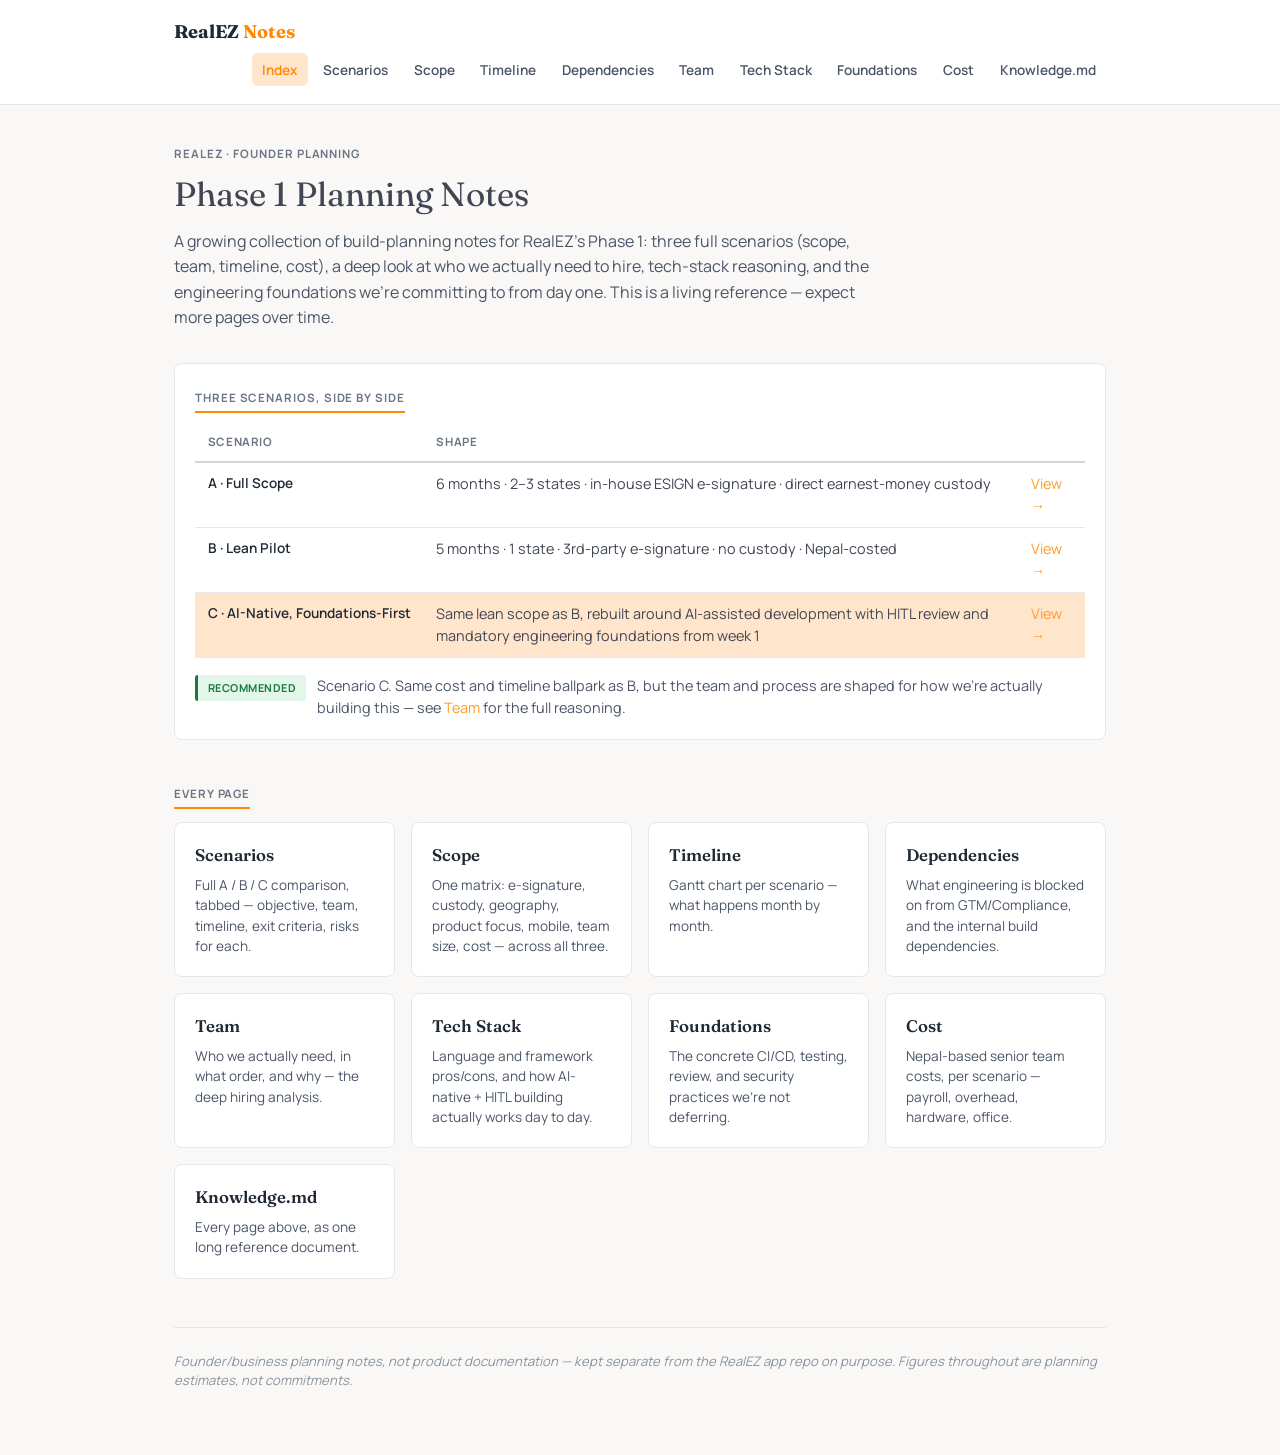
==== index.html @ 2aeb1217 "Add Phase 1 planning notes: three scenarios, team, timeline, cost Static multi-page site (index.html" ====
<!DOCTYPE html>
<html lang="en">
<head>
<meta charset="UTF-8">
<meta name="viewport" content="width=device-width, initial-scale=1.0">
<title>RealEZ Planning Notes</title>
<link rel="stylesheet" href="assets/css/bulma.min.css">
<link rel="stylesheet" href="assets/css/theme.css">
<link rel="stylesheet" href="assets/css/custom.css">
<link rel="stylesheet" href="assets/css/notes.css">
</head>
<body>

<div class="notes-topbar">
  <div class="notes-topbar-inner">
    <a href="index.html" class="notes-wordmark">RealEZ <span class="accent">Notes</span></a>
    <nav class="notes-nav">
      <a href="index.html" class="is-active">Index</a>
      <a href="scenarios.html">Scenarios</a>
      <a href="scope.html">Scope</a>
      <a href="timeline.html">Timeline</a>
      <a href="dependencies.html">Dependencies</a>
      <a href="team.html">Team</a>
      <a href="tech-stack.html">Tech Stack</a>
      <a href="engineering-foundations.html">Foundations</a>
      <a href="cost.html">Cost</a>
      <a href="knowledge.md">Knowledge.md</a>
    </nav>
  </div>
</div>

<div class="notes-shell">

  <p class="notes-eyebrow">RealEZ &middot; Founder Planning</p>
  <h1 style="font-family: var(--font-serif); font-size: 2.1rem; margin-bottom: 0.6rem;">Phase 1 Planning Notes</h1>
  <p class="notes-lede">
    A growing collection of build-planning notes for RealEZ's Phase 1: three full scenarios (scope,
    team, timeline, cost), a deep look at who we actually need to hire, tech-stack reasoning, and the
    engineering foundations we're committing to from day one. This is a living reference &mdash;
    expect more pages over time.
  </p>

  <div class="hairline-card" style="margin-bottom: 2.5rem;">
    <p class="section-title" style="margin-bottom: 0.6rem;">Three scenarios, side by side</p>
    <table class="matrix-table" style="min-width: 0;">
      <thead>
        <tr><th>Scenario</th><th>Shape</th><th></th></tr>
      </thead>
      <tbody>
        <tr>
          <th>A &middot; Full Scope</th>
          <td>6 months &middot; 2&ndash;3 states &middot; in-house ESIGN e-signature &middot; direct earnest-money custody</td>
          <td><a href="scenarios.html#scenario-a">View &rarr;</a></td>
        </tr>
        <tr>
          <th>B &middot; Lean Pilot</th>
          <td>5 months &middot; 1 state &middot; 3rd-party e-signature &middot; no custody &middot; Nepal-costed</td>
          <td><a href="scenarios.html#scenario-b">View &rarr;</a></td>
        </tr>
        <tr class="is-recommended">
          <th>C &middot; AI-Native, Foundations-First</th>
          <td>Same lean scope as B, rebuilt around AI-assisted development with HITL review and mandatory engineering foundations from week 1</td>
          <td><a href="scenarios.html#scenario-c">View &rarr;</a></td>
        </tr>
      </tbody>
    </table>
    <div class="notes-recommend" style="margin-top: 1.1rem; margin-bottom: 0;">
      <span class="notes-recommend-tag">Recommended</span>
      <p style="margin: 0; font-size: 0.9rem; color: var(--text-secondary);">
        Scenario C. Same cost and timeline ballpark as B, but the team and process are shaped for how
        we're actually building this &mdash; see <a href="team.html">Team</a> for the full reasoning.
      </p>
    </div>
  </div>

  <p class="section-title">Every page</p>
  <div class="notes-card-grid">
    <a class="notes-card hairline-card" href="scenarios.html">
      <div class="notes-card-title">Scenarios</div>
      <div class="notes-card-desc">Full A / B / C comparison, tabbed &mdash; objective, team, timeline, exit criteria, risks for each.</div>
    </a>
    <a class="notes-card hairline-card" href="scope.html">
      <div class="notes-card-title">Scope</div>
      <div class="notes-card-desc">One matrix: e-signature, custody, geography, product focus, mobile, team size, cost &mdash; across all three.</div>
    </a>
    <a class="notes-card hairline-card" href="timeline.html">
      <div class="notes-card-title">Timeline</div>
      <div class="notes-card-desc">Gantt chart per scenario &mdash; what happens month by month.</div>
    </a>
    <a class="notes-card hairline-card" href="dependencies.html">
      <div class="notes-card-title">Dependencies</div>
      <div class="notes-card-desc">What engineering is blocked on from GTM/Compliance, and the internal build dependencies.</div>
    </a>
    <a class="notes-card hairline-card" href="team.html">
      <div class="notes-card-title">Team</div>
      <div class="notes-card-desc">Who we actually need, in what order, and why &mdash; the deep hiring analysis.</div>
    </a>
    <a class="notes-card hairline-card" href="tech-stack.html">
      <div class="notes-card-title">Tech Stack</div>
      <div class="notes-card-desc">Language and framework pros/cons, and how AI-native + HITL building actually works day to day.</div>
    </a>
    <a class="notes-card hairline-card" href="engineering-foundations.html">
      <div class="notes-card-title">Foundations</div>
      <div class="notes-card-desc">The concrete CI/CD, testing, review, and security practices we're not deferring.</div>
    </a>
    <a class="notes-card hairline-card" href="cost.html">
      <div class="notes-card-title">Cost</div>
      <div class="notes-card-desc">Nepal-based senior team costs, per scenario &mdash; payroll, overhead, hardware, office.</div>
    </a>
    <a class="notes-card hairline-card" href="knowledge.md">
      <div class="notes-card-title">Knowledge.md</div>
      <div class="notes-card-desc">Every page above, as one long reference document.</div>
    </a>
  </div>

  <p class="notes-footer">Founder/business planning notes, not product documentation &mdash; kept separate from the RealEZ app repo on purpose. Figures throughout are planning estimates, not commitments.</p>

</div>

<script src="assets/js/notes.js"></script>
</body>
</html>
---- assets/css/theme.css ----
/* RealEZ brand theme — overrides Bulma 1.0.4's CSS custom properties.
   Loaded after vendor/bulma.min.css.

   Design system: one distinctive accent (a single orange, #ff8800) against an
   otherwise neutral ink/paper palette — deliberately not a "primary blue +
   secondary orange" two-brand-color scheme. Primary and link both point at
   the same accent hue below so every interactive surface (buttons, links,
   active nav, chart highlights, the wordmark's second syllable) reads as one
   consistent color, not a rotating cast of brand colors. */

@font-face {
  font-family: "Manrope";
  font-style: normal;
  font-weight: 200 800;
  font-display: swap;
  src: url("../fonts/manrope/Manrope-Variable.woff2") format("woff2");
}

@font-face {
  font-family: "Fraunces";
  font-style: normal;
  font-weight: 300 900;
  font-display: swap;
  src: url("../fonts/fraunces/Fraunces-Variable.woff2") format("woff2");
}

:root {
  /* neutral base: flatten Bulma's default blue-tinted gray toward true neutral
     to match RealEZ's slate-gray hairline borders */
  --bulma-scheme-h: 220deg;
  --bulma-scheme-s: 4%;

  /* primary = the one RealEZ accent, #ff8800 */
  --bulma-primary-h: 32deg;
  --bulma-primary-s: 100%;
  --bulma-primary-l: 50%;

  /* link mirrors primary — one accent color, not a separate blue */
  --bulma-link-h: 32deg;
  --bulma-link-s: 100%;
  --bulma-link-l: 50%;

  /* danger = RealEZ red #f12525 */
  --bulma-danger-h: 0deg;
  --bulma-danger-s: 88%;
  --bulma-danger-l: 55%;

  /* success = RealEZ supplementary green #34A853 */
  --bulma-success-h: 136deg;
  --bulma-success-s: 53%;
  --bulma-success-l: 43%;

  /* warning = RealEZ supplementary yellow #FABF01 */
  --bulma-warning-h: 46deg;
  --bulma-warning-s: 99%;
  --bulma-warning-l: 49%;

  /* border radius: cap at RealEZ's 8px ceiling */
  --bulma-radius-small: 4px;
  --bulma-radius: 6px;
  --bulma-radius-medium: 8px;
  --bulma-radius-large: 8px;
  /* --bulma-radius-rounded intentionally left at Bulma's default 9999px —
     full-pill token for avatars/tags, not part of the "large corner" cap */

  /* RealEZ's one accent, in hex (same hue as --bulma-primary/--bulma-link
     above) plus its tint — kept as its own token since a handful of
     components need the flat hex rather than Bulma's HSL pipeline. Named
     "secondary" for historical reasons; there is no second brand color. */
  --realez-secondary: #ff8800;
  --realez-secondary-lite: #ffe5cc;
  --realez-secondary-invert: #ffffff;
  --realez-primary-lite: #ffe5cc;
  --realez-app-bg: #f9f8f6;

  --bulma-body-family: "Manrope", sans-serif;
  --bulma-family-primary: "Manrope", sans-serif;
  --font-serif: "Fraunces", Georgia, "Times New Roman", serif;

  /* ---- RealEZ semantic tokens (light) — every literal color custom.css
     uses beyond Bulma's own palette, named by role so the dark theme below
     can override them in one place instead of chasing hex codes through
     every component class. */
  --surface: #ffffff;
  --surface-alt: #f4f6f8;
  --surface-raised: #f7f8fa;
  --surface-hover: #f9fafb;
  --border: #e5e7eb;
  --border-soft: #eef1f4;
  --border-strong: #d1d5db;
  --text-strong: #1f2933;
  --text: #33414f;
  --text-secondary: #4a5568;
  --text-muted: #6b7684;
  --text-tertiary: #5c6b7a;
  --text-faint: #8a95a1;
  --text-faintest: #c2cad2;
  --text-disclaimer: #a2acb5;
  --badge-warning-bg: #fff7cf;
  --badge-warning-text: #806600;
  --badge-success-bg: #e3f6ea;
  --badge-success-text: #1a7a41;
  --badge-info-bg: #eceef1;
  --badge-info-text: #3d4650;
  --badge-danger-bg: #fde4e4;
  --badge-danger-text: #a11d1d;
  --revenue-text: #7a4500;
  --tour-border: #ffc670;
  --tour-title: #7a4500;
}

/* RealEZ has no dark theme designed anywhere — every color/contrast choice
   in custom.css assumes a light scheme. Bulma 1.0.4 ships its own automatic
   dark scheme keyed off the viewer's OS/browser `prefers-color-scheme`,
   which flips table/card/input backgrounds near-black while custom.css's
   text-color overrides stay tuned for a light background — unreadable
   low-contrast tables and inputs on any device set to dark mode. Pin the
   scheme to light unconditionally by re-asserting Bulma's own light-mode
   variable values inside the same media query, so it always loses regardless
   of the viewer's preference. Values below are copied verbatim from Bulma's
   default (non-dark) :root block — see app/static/vendor/bulma.min.css. */
@media (prefers-color-scheme: dark) {
  :root {
    --bulma-white-on-scheme-l: 35%;
    --bulma-black-on-scheme-l: 4%;
    --bulma-light-on-scheme-l: 36%;
    --bulma-dark-on-scheme-l: 21%;
    --bulma-text-on-scheme-l: 29%;
    --bulma-primary-on-scheme-l: 21%;
    --bulma-link-on-scheme-l: 58%;
    --bulma-info-on-scheme-l: 25%;
    --bulma-success-on-scheme-l: 23%;
    --bulma-warning-on-scheme-l: 23%;
    --bulma-danger-on-scheme-l: 40%;
    --bulma-scheme-brightness: light;
    --bulma-scheme-main-l: 100%;
    --bulma-scheme-main-bis-l: 98%;
    --bulma-scheme-main-ter-l: 96%;
    --bulma-soft-l: 90%;
    --bulma-bold-l: 20%;
    --bulma-soft-invert-l: 20%;
    --bulma-bold-invert-l: 90%;
    --bulma-background-l: 96%;
    --bulma-border-weak-l: 93%;
    --bulma-border-l: 86%;
    --bulma-text-weak-l: 48%;
    --bulma-text-l: 29%;
    --bulma-text-strong-l: 21%;
    --bulma-text-title-l: 14%;
    --bulma-hover-background-l-delta: -5%;
    --bulma-active-background-l-delta: -10%;
    --bulma-hover-border-l-delta: -10%;
    --bulma-active-border-l-delta: -20%;
    --bulma-hover-color-l-delta: -5%;
    --bulma-active-color-l-delta: -10%;
    --bulma-shadow-h: 221deg;
    --bulma-shadow-s: 14%;
    --bulma-shadow-l: 4%;
  }
}

/* A real, opt-in dark theme — distinct from the OS-driven scheme neutralized
   above. This one only ever activates when the viewer explicitly flips the
   toggle in the header (app/static/js/app.js writes the choice to
   localStorage and stamps data-theme on <html>); `prefers-color-scheme`
   alone never triggers it. `:root[data-theme="dark"]` has higher CSS
   specificity than the bare `:root` inside the media query above (an
   attribute selector always outweighs a lone pseudo-class, independent of
   media-query nesting or source order), so this wins whenever it's set,
   on any OS preference. The --bulma-* values are Bulma's own real dark
   palette, copied verbatim from its dark media query in
   app/static/vendor/bulma.min.css; everything else is a RealEZ-specific
   token declared in the :root block above and consumed by custom.css. */
:root[data-theme="dark"] {
  color-scheme: dark;
  --bulma-white-on-scheme-l: 100%;
  --bulma-black-on-scheme-l: -51%;
  --bulma-light-on-scheme-l: 96%;
  --bulma-dark-on-scheme-l: 56%;
  --bulma-text-on-scheme-l: 54%;
  --bulma-primary-on-scheme-l: 41%;
  --bulma-link-on-scheme-l: 73%;
  --bulma-info-on-scheme-l: 70%;
  --bulma-success-on-scheme-l: 53%;
  --bulma-warning-on-scheme-l: 53%;
  --bulma-danger-on-scheme-l: 70%;
  --bulma-scheme-brightness: dark;
  --bulma-scheme-main-l: 9%;
  --bulma-scheme-main-bis-l: 11%;
  --bulma-scheme-main-ter-l: 13%;
  --bulma-soft-l: 20%;
  --bulma-bold-l: 90%;
  --bulma-soft-invert-l: 90%;
  --bulma-bold-invert-l: 20%;
  --bulma-background-l: 14%;
  --bulma-border-weak-l: 21%;
  --bulma-border-l: 24%;
  --bulma-text-weak-l: 53%;
  --bulma-text-l: 71%;
  --bulma-text-strong-l: 93%;
  --bulma-text-title-l: 100%;
  --bulma-hover-background-l-delta: 5%;
  --bulma-active-background-l-delta: 10%;
  --bulma-hover-border-l-delta: 10%;
  --bulma-active-border-l-delta: 20%;
  --bulma-hover-color-l-delta: 5%;
  --bulma-active-color-l-delta: 10%;
  --bulma-shadow-h: 0deg;
  --bulma-shadow-s: 0%;
  --bulma-shadow-l: 100%;

  --realez-app-bg: #10161d;
  --realez-primary-lite: #4a3018;
  --realez-secondary-lite: #4a3018;

  --surface: #1a2129;
  --surface-alt: #232c35;
  --surface-raised: #1f2830;
  --surface-hover: #232c35;
  --border: #333f4a;
  --border-soft: #2a3339;
  --border-strong: #46525e;
  --text-strong: #f1f4f7;
  --text: #ccd4db;
  --text-secondary: #aeb8c2;
  --text-muted: #98a3ae;
  --text-tertiary: #98a3ae;
  --text-faint: #7c8793;
  --text-faintest: #55606b;
  --text-disclaimer: #6b7684;
  --badge-warning-bg: #4a3c0a;
  --badge-warning-text: #f0c948;
  --badge-success-bg: #123821;
  --badge-success-text: #4ade80;
  --badge-info-bg: #2a3339;
  --badge-info-text: #c3ccd4;
  --badge-danger-bg: #451515;
  --badge-danger-text: #f87171;
  --revenue-text: #f0b25c;
  --tour-border: #6b4a1f;
  --tour-title: #f0b25c;
}

/* Defensive final cap mirroring RealEZ's own literal !important pattern, for any
   component whose radius isn't wired to the tokens above. */
.card, .box, .modal-card-body, .modal-card-head, .modal-card-foot,
.dropdown-menu, .message, .notification, .panel, .input, .button, .select select {
  border-radius: 8px !important;
}

.button.is-secondary {
  background-color: var(--realez-secondary);
  color: var(--realez-secondary-invert);
  border-color: transparent;
}
.button.is-secondary:hover { filter: brightness(0.92); }
.button.is-secondary:focus { box-shadow: 0 0 0 0.125em rgba(255, 136, 0, 0.25); }

.tag.is-secondary {
  background-color: var(--realez-secondary-lite);
  color: var(--revenue-text);
}

/* Bulma's .is-outlined only defines visible text/border when paired with a
   color modifier (.is-primary, .is-danger, ...) — a bare "just outlined,
   no particular color" button (used throughout as the app's default
   secondary-action style) is otherwise invisible: transparent background,
   undefined border/text color. Give the bare case sensible neutral styling. */
.button.is-outlined:not(.is-primary):not(.is-secondary):not(.is-danger):not(.is-link):not(.is-info):not(.is-warning):not(.is-success) {
  background-color: var(--surface);
  border-color: var(--border-strong);
  color: var(--text);
}
.button.is-outlined:not(.is-primary):not(.is-secondary):not(.is-danger):not(.is-link):not(.is-info):not(.is-warning):not(.is-success):hover {
  border-color: var(--bulma-primary);
  color: var(--bulma-primary);
}

body {
  background-color: var(--realez-app-bg);
  font-family: "Manrope", sans-serif;
}
---- assets/css/custom.css ----
/* RealEZ — layout & component classes beyond what Bulma ships. */

h1 { font-family: var(--font-serif); }

.app-shell {
  display: flex;
  min-height: 100vh;
}
.app-shell.is-public {
  flex-direction: column;
}
.app-shell.is-public .app-main {
  background: var(--realez-app-bg);
}

.app-sidebar {
  width: 240px;
  flex-shrink: 0;
  background: var(--surface);
  border-right: 1px solid var(--border);
  padding: 1.25rem 1rem;
}

.app-sidebar .wordmark {
  font-weight: 800;
  font-size: 1.15rem;
  letter-spacing: -0.01em;
  color: var(--bulma-primary);
  margin-bottom: 1.5rem;
  display: flex;
  align-items: center;
  gap: 0.45rem;
}
.app-sidebar .wordmark .accent { color: var(--realez-secondary); }
.wordmark-icon { height: 1.35rem; width: auto; }

.app-main {
  flex: 1;
  min-width: 0;
  /* Top padding clears .top-bar-actions (fixed, top:0.85rem, ~2.4rem tall)
     so a page-header's right-aligned actions (a status badge, a "Download"
     button) never sit underneath the theme toggle / notification bell. */
  padding: 3.5rem 2rem 1.75rem;
}

.hairline-card {
  background: var(--surface);
  border: 1px solid var(--border);
  border-radius: 8px;
  padding: 1.25rem;
}

.page-header {
  display: flex;
  align-items: baseline;
  justify-content: space-between;
  margin-bottom: 1.25rem;
  flex-wrap: wrap;
  gap: 0.5rem;
}

.page-header h1 {
  font-family: var(--font-serif);
  font-size: 1.9rem;
  font-weight: 600;
  line-height: 1.15;
  letter-spacing: -0.01em;
  color: var(--text-strong);
}

/* Status badges reused across document checklists, tracking dashboards, transaction lists —
   a small squared-off label (not a pill) with a solid accent-colored left edge, closer to a
   manifest/shipping tag than a rounded chat-bubble. */
.status-badge {
  display: inline-flex;
  align-items: center;
  gap: 0.35em;
  padding: 0.2em 0.65em;
  border-radius: 2px;
  border-left: 3px solid currentColor;
  font-size: 0.78rem;
  font-weight: 600;
  letter-spacing: 0.01em;
}
.status-badge.status-not_started { background: var(--border-soft); color: var(--text-tertiary); }
.status-badge.status-sent { background: var(--realez-secondary-lite); color: var(--revenue-text); }
.status-badge.status-partially_signed { background: var(--badge-warning-bg); color: var(--badge-warning-text); }
.status-badge.status-signed { background: var(--badge-success-bg); color: var(--badge-success-text); }
.status-badge.status-active { background: var(--badge-info-bg); color: var(--badge-info-text); }
.status-badge.status-closed { background: var(--badge-success-bg); color: var(--badge-success-text); }
.status-badge.status-cancelled { background: var(--badge-danger-bg); color: var(--badge-danger-text); }
.status-badge.status-declined { background: var(--badge-danger-bg); color: var(--badge-danger-text); }
.status-badge.status-in_progress { background: var(--badge-warning-bg); color: var(--badge-warning-text); }
.status-badge.status-complete { background: var(--badge-success-bg); color: var(--badge-success-text); }
.status-badge.status-pending { background: var(--badge-info-bg); color: var(--badge-info-text); }
.status-badge.status-countered { background: var(--badge-warning-bg); color: var(--badge-warning-text); }
.status-badge.status-accepted { background: var(--badge-success-bg); color: var(--badge-success-text); }
.status-badge.status-rejected { background: var(--badge-danger-bg); color: var(--badge-danger-text); }

.table.is-hairline td, .table.is-hairline th {
  border-color: var(--border-soft);
}

/* Every data table on the site sits in one of these wrappers. overflow-x
   alone doesn't help on a narrow screen: table-layout:auto just shrinks and
   wraps cell text to fit instead of scrolling, which is how these tables
   were reading as illegibly cramped on phones. nowrap forces the table back
   to its natural width so the scroll actually engages. Desktop is unaffected
   since these tables already fit their container there. */
.table-scroll { overflow-x: auto; padding: 0; -webkit-overflow-scrolling: touch; }
@media (max-width: 768px) {
  .table-scroll .table td, .table-scroll .table th { white-space: nowrap; }
}

/* Bulma's default table text color comes from its own scheme variables, which
   were never re-derived to match the charcoal/gray palette custom.css uses
   everywhere else (headings, card text) — the mismatch reads as an
   inconsistent, too-harsh black next to the rest of the page. Align it. */
.table td, .table th { color: var(--text); }
.table th { color: var(--text-strong); font-weight: 700; }

.plain-list { list-style: none; margin: 0; padding: 0; }

/* ---------------------------------------------------------------- Sidebar nav */

.sidebar-nav {
  display: flex;
  flex-direction: column;
  gap: 0.2rem;
  margin-bottom: 1.5rem;
}

.sidebar-nav-link {
  display: block;
  padding: 0.55rem 0.75rem;
  border-radius: 6px;
  color: var(--text-secondary);
  font-weight: 500;
  font-size: 0.92rem;
}
.sidebar-nav-link:hover { background: var(--surface-alt); color: var(--text-strong); }
.sidebar-nav-link.is-active {
  background: var(--realez-primary-lite);
  color: var(--bulma-primary);
  font-weight: 700;
}

.sidebar-identity {
  margin-top: auto;
  padding-top: 1rem;
  border-top: 1px solid var(--border-soft);
  position: absolute;
  bottom: 1.25rem;
  left: 1rem;
  right: 1rem;
  display: flex;
  align-items: center;
  gap: 0.6rem;
}
.sidebar-identity-text { min-width: 0; }
.sidebar-identity-name {
  font-weight: 600;
  font-size: 0.88rem;
  color: var(--text-strong);
  margin-bottom: 0.3rem;
  overflow: hidden;
  text-overflow: ellipsis;
  white-space: nowrap;
}
.sidebar-identity-actions {
  display: flex;
  gap: 0.75rem;
  font-size: 0.85rem;
  font-weight: 600;
}
.sidebar-identity-actions a { color: var(--bulma-primary); text-decoration: underline; }
.sidebar-identity-actions a:hover { color: var(--text-strong); }
.sidebar-logout-form { display: inline; margin: 0; }
.sidebar-logout-button {
  background: none;
  border: none;
  padding: 0;
  font: inherit;
  font-size: 0.85rem;
  font-weight: 600;
  color: var(--text-strong);
  text-decoration: underline;
  cursor: pointer;
}
.sidebar-logout-button:hover { color: var(--bulma-danger); }

.app-sidebar { position: relative; padding-bottom: 5.5rem; }

.drawer-toggle {
  display: none;
  position: fixed;
  top: 0.85rem;
  left: 1rem;
  z-index: 30;
  background: var(--surface);
  border: 1px solid var(--border);
  border-radius: 6px;
  width: 2.25rem;
  height: 2.25rem;
  font-size: 1.1rem;
  cursor: pointer;
}

@media (max-width: 768px) {
  .drawer-toggle { display: block; }
  .app-sidebar {
    position: fixed;
    top: 0;
    bottom: 0;
    left: 0;
    z-index: 20;
    transform: translateX(-100%);
    transition: transform 0.18s ease;
    box-shadow: 2px 0 12px rgba(0, 0, 0, 0.08);
  }
  .app-sidebar.is-open { transform: translateX(0); }
  .app-sidebar .wordmark { margin-left: 2.5rem; }
  .app-main { padding-top: 4rem; }
  .app-shell.has-client-tab-bar .app-main { padding-bottom: 4.5rem; }
  /* On the Client portal, the fixed bottom tab bar (z-index 25) otherwise
     sits on top of the sidebar drawer's bottom-anchored identity block
     (.sidebar-identity, z-index 20 via .app-sidebar) — hiding and blocking
     clicks on "Switch"/"Log out", the only way to change personas from
     inside the app on mobile. Push it up clear of the tab bar's height. */
  .app-shell.has-client-tab-bar .sidebar-identity { bottom: 4.5rem; }
}

/* ------------------------------------------------------------- Landing/switch */

/* Only the landing page's own content self-centers into a narrow column — the
   public .app-main itself stays full-width now that guest marketplace
   browsing (wide grids) also renders through the unauthenticated branch. */
.landing-wrap { width: 100%; max-width: 780px; margin: 0 auto; padding: 1rem 0; }

.landing-hero {
  text-align: left;
  margin-bottom: 2.25rem;
  padding-bottom: 2.25rem;
  border-bottom: 1px solid var(--border);
}
.landing-wordmark {
  font-weight: 800;
  font-size: 1.5rem;
  letter-spacing: -0.01em;
  color: var(--text-strong);
  margin-bottom: 1rem;
  display: flex;
  align-items: center;
  justify-content: flex-start;
  gap: 0.6rem;
}
.landing-wordmark .accent { color: var(--realez-secondary); }
.landing-wordmark-icon { height: 1.8rem; width: auto; }
.landing-tagline {
  font-family: var(--font-serif);
  color: var(--text-strong);
  font-size: 1.85rem;
  font-weight: 500;
  line-height: 1.25;
  letter-spacing: -0.01em;
  max-width: 34ch;
}

.landing-footer-link { text-align: left; margin-top: 2.5rem; }

.identity-group { margin-bottom: 2rem; }
.identity-group-title {
  font-size: 0.85rem;
  font-weight: 700;
  text-transform: uppercase;
  letter-spacing: 0.04em;
  color: var(--text-faint);
  margin-bottom: 0.75rem;
}

.identity-card-grid {
  display: grid;
  grid-template-columns: repeat(auto-fill, minmax(220px, 1fr));
  gap: 0.75rem;
}

.identity-card { margin: 0; height: 100%; }
.identity-card-button {
  all: unset;
  display: flex;
  flex-direction: row;
  align-items: center;
  gap: 0.75rem;
  width: 100%;
  height: 100%;
  box-sizing: border-box;
  background: var(--surface);
  border: 1px solid var(--border);
  border-radius: 8px;
  padding: 0.9rem 1rem;
  cursor: pointer;
}
.identity-card-button:hover { border-color: var(--bulma-primary); background: var(--realez-primary-lite); }
.identity-card.is-featured .identity-card-button { border-color: var(--realez-secondary); }
.identity-card-text { display: flex; flex-direction: column; gap: 0.3rem; min-width: 0; }
.identity-card-label { font-weight: 700; color: var(--text-strong); font-size: 0.95rem; }
.identity-card-headline { color: var(--text-muted); font-size: 0.8rem; }

/* ----------------------------------------------------------------- Avatars */

.identity-avatar {
  flex-shrink: 0;
  width: 2.5rem;
  height: 2.5rem;
  border-radius: 999px;
  display: flex;
  align-items: center;
  justify-content: center;
  color: #ffffff;
  font-weight: 700;
  font-size: 0.85rem;
  letter-spacing: 0.02em;
}
.identity-avatar-small { width: 2rem; height: 2rem; font-size: 0.72rem; }

/* ------------------------------------------------------------------- Stats */

.stat-row { display: flex; gap: 1rem; flex-wrap: wrap; margin-bottom: 1rem; }
.stat-tile { min-width: 150px; }
.stat-value { font-size: 1.75rem; font-weight: 800; color: var(--bulma-primary); }
.stat-label { color: var(--text-muted); font-size: 0.85rem; margin-top: 0.15rem; }

/* -------------------------------------------------------------- Marketplace */

.marketplace-category-grid {
  display: grid;
  grid-template-columns: repeat(auto-fill, minmax(200px, 1fr));
  gap: 1rem;
}
.marketplace-category-card { display: flex; align-items: center; gap: 0.85rem; height: 100%; box-sizing: border-box; }
.marketplace-category-card h3 { font-size: 1rem; font-weight: 700; margin-bottom: 0.3rem; }
.category-card-icon {
  flex-shrink: 0;
  width: 2.75rem;
  height: 2.75rem;
  border-radius: 999px;
  background: var(--realez-primary-lite);
  color: var(--bulma-primary);
  display: flex;
  align-items: center;
  justify-content: center;
}
.category-card-icon svg { width: 1.4rem; height: 1.4rem; }

.recommendation-rail {
  padding: 1.25rem;
  background: var(--realez-primary-lite);
  border-radius: 8px;
}
.recommendation-rail .section-title { color: var(--badge-info-text); }

.listing-grid {
  display: grid;
  grid-template-columns: repeat(auto-fill, minmax(220px, 1fr));
  gap: 1rem;
}

.listing-card {
  background: var(--surface);
  border: 1px solid var(--border);
  border-radius: 8px;
  overflow: hidden;
  display: flex;
  flex-direction: column;
  height: 100%;
}

.listing-tile {
  width: 100%;
  aspect-ratio: 16 / 9;
  display: flex;
  align-items: center;
  justify-content: center;
  font-size: 2rem;
  font-weight: 800;
}
.listing-tile-large { aspect-ratio: 4 / 3; border-radius: 8px; font-size: 3rem; }
.listing-tile-icon svg { width: 2.25rem; height: 2.25rem; display: block; }
.listing-tile-icon-large svg { width: 3.5rem; height: 3.5rem; }

.listing-card-body { padding: 0.9rem 1rem; display: flex; flex-direction: column; flex: 1; gap: 0.35rem; }
.listing-card-body > button { margin-top: auto; align-self: flex-start; }
.listing-card-name { display: block; font-weight: 700; color: var(--text-strong); font-size: 0.95rem; }
.listing-card-featured-tag { font-size: 0.68rem; vertical-align: middle; margin-left: 0.4rem; }
.listing-card-tagline { font-size: 0.82rem; margin: 0.3rem 0 0.5rem; }
.listing-card-meta {
  display: flex;
  justify-content: space-between;
  align-items: center;
  font-size: 0.82rem;
  color: var(--text-muted);
}
.listing-card-price { font-weight: 700; color: var(--text-strong); }

.listing-detail-layout {
  display: grid;
  grid-template-columns: 280px 1fr;
  gap: 2rem;
  align-items: start;
}
.listing-detail-meta { color: var(--text-muted); margin-top: 0.4rem; }
@media (max-width: 700px) {
  .listing-detail-layout { grid-template-columns: 1fr; }
}

.cart-line-item {
  display: flex;
  justify-content: space-between;
  align-items: center;
  padding: 0.6rem 0;
  border-bottom: 1px solid var(--surface-alt);
}
.cart-line-item:last-child { border-bottom: none; }

.confirmation-card { max-width: 480px; text-align: center; padding: 2.5rem 2rem; }
.confirmation-card h1 { font-size: 1.4rem; margin-bottom: 0.5rem; }

/* --------------------------------------------------------------- Cart badge */

.cart-badge {
  display: inline-flex;
  align-items: center;
  justify-content: center;
  min-width: 1.1rem;
  height: 1.1rem;
  padding: 0 0.3rem;
  border-radius: 999px;
  background: var(--realez-secondary);
  color: #ffffff;
  font-size: 0.68rem;
  font-weight: 700;
}

.public-header {
  display: flex;
  flex-wrap: wrap;
  row-gap: 0.5rem;
  justify-content: space-between;
  align-items: center;
  padding: 1rem 1.5rem;
  background: var(--surface);
  border-bottom: 1px solid var(--border);
}
.public-header .wordmark { font-weight: 800; font-size: 1.1rem; color: var(--bulma-primary); display: flex; align-items: center; gap: 0.4rem; }
.public-header .wordmark .accent { color: var(--realez-secondary); }
.public-header-actions { display: flex; flex-wrap: wrap; row-gap: 0.4rem; align-items: center; gap: 1.25rem; }
.public-header-link { color: var(--text-secondary); font-size: 0.9rem; font-weight: 600; display: flex; align-items: center; gap: 0.4rem; white-space: nowrap; }
.public-header-link:hover { color: var(--bulma-primary); }
@media (max-width: 480px) {
  .public-header-actions { gap: 0.85rem; }
  .public-header-link { font-size: 0.82rem; }
}

/* ---------------------------------------------------------------- Card title */

.card-title { font-size: 0.95rem; font-weight: 700; color: var(--text-strong); margin-bottom: 0.75rem; }

/* -------------------------------------------------------------- Filter bar */

.filter-bar { display: flex; gap: 0.6rem; align-items: center; margin-bottom: 1.25rem; flex-wrap: wrap; }
.filter-bar-search { width: auto; min-width: 220px; flex: 1 1 220px; max-width: 320px; }

/* -------------------------------------------------------------- Clickable rows */

.is-clickable-row { cursor: pointer; }
.is-clickable-row:hover { background: var(--surface-hover); }

/* ------------------------------------------------------------ Property header */

.property-scene {
  width: 100%;
  aspect-ratio: 21 / 6;
  border-radius: 8px;
  overflow: hidden;
  margin-bottom: 1.25rem;
}
.property-scene svg { width: 100%; height: 100%; display: block; }

.property-thumb {
  width: 3rem;
  height: 2.25rem;
  border-radius: 6px;
  overflow: hidden;
  flex-shrink: 0;
}
.property-thumb svg { width: 100%; height: 100%; display: block; }

.property-header {
  display: flex;
  justify-content: space-between;
  align-items: flex-start;
  gap: 1rem;
  flex-wrap: wrap;
}
.property-header h1 {
  font-family: var(--font-serif);
  font-size: 1.7rem;
  font-weight: 600;
  line-height: 1.15;
  letter-spacing: -0.01em;
  color: var(--text-strong);
}
.property-header-price { font-size: 1.5rem; font-weight: 800; color: var(--bulma-primary); white-space: nowrap; }
.property-meta {
  display: flex;
  gap: 1rem;
  color: var(--text-muted);
  font-size: 0.88rem;
  margin-top: 0.5rem;
  flex-wrap: wrap;
}

/* -------------------------------------------------------------- Stage tracker */

.stage-tracker {
  display: flex;
  align-items: center;
  margin: 1.75rem 0;
}
.stage-step {
  flex: 1;
  display: flex;
  flex-direction: column;
  align-items: center;
  position: relative;
  text-align: center;
}
.stage-step::before {
  content: "";
  position: absolute;
  top: 7px;
  left: -50%;
  width: 100%;
  height: 2px;
  background: var(--border);
  z-index: 0;
}
.stage-step:first-child::before { display: none; }
.stage-step.is-complete::before { background: var(--bulma-primary); }
.stage-step-dot {
  width: 16px;
  height: 16px;
  border-radius: 999px;
  background: var(--border);
  border: 2px solid var(--surface);
  box-shadow: 0 0 0 1px var(--border);
  z-index: 1;
}
.stage-step.is-complete .stage-step-dot { background: var(--bulma-primary); box-shadow: 0 0 0 1px var(--bulma-primary); }
.stage-step.is-current .stage-step-dot { background: var(--realez-secondary); box-shadow: 0 0 0 3px var(--realez-secondary-lite); }
.stage-step-label { font-size: 0.78rem; color: var(--text-faint); margin-top: 0.5rem; }
.stage-step.is-complete .stage-step-label, .stage-step.is-current .stage-step-label { color: var(--text-strong); font-weight: 600; }

/* ------------------------------------------------------------- Detail layout */

.detail-columns { display: grid; grid-template-columns: 1fr 300px; gap: 1.5rem; align-items: start; }
/* Grid children default to a content-based min size, not 0 — without this a
   wide child (like a data table) forces the whole grid track to grow rather
   than scroll internally, which was pushing the admin dashboard wider than
   the viewport on mobile. */
.detail-main, .detail-side { min-width: 0; }
.section-title {
  display: inline-block;
  font-size: 0.72rem;
  font-weight: 700;
  text-transform: uppercase;
  letter-spacing: 0.08em;
  margin-bottom: 0.85rem;
  padding-bottom: 0.3rem;
  color: var(--text-muted);
  border-bottom: 2px solid var(--bulma-primary);
}
@media (max-width: 900px) {
  .detail-columns { grid-template-columns: 1fr; }
}

.parties-list { display: flex; flex-direction: column; gap: 0.6rem; }
.parties-list dt { font-size: 0.75rem; color: var(--text-faint); text-transform: uppercase; letter-spacing: 0.03em; }
.parties-list dd { font-weight: 600; color: var(--text-strong); margin: 0; }

/* ---------------------------------------------------------- Document checklist */

.checklist-stage-group { margin-bottom: 1.25rem; }
.checklist-stage-title {
  font-size: 0.78rem;
  font-weight: 700;
  text-transform: uppercase;
  letter-spacing: 0.04em;
  color: var(--text-faint);
  margin-bottom: 0.5rem;
}
.checklist-row {
  display: flex;
  justify-content: space-between;
  align-items: center;
  padding: 0.65rem 0.9rem;
  background: var(--surface);
  border: 1px solid var(--border-soft);
  border-radius: 8px;
  margin-bottom: 0.4rem;
  gap: 0.75rem;
}
.checklist-row:hover { border-color: var(--bulma-primary); }
.checklist-row-name {
  color: var(--text-strong);
  font-weight: 500;
  font-size: 0.92rem;
  text-decoration: none;
  flex: 1;
  min-width: 0;
}
.checklist-row-name:hover { color: var(--bulma-primary); }
.checklist-row-actions { display: flex; align-items: center; gap: 0.6rem; flex-shrink: 0; }

/* -------------------------------------------------------------- Document paper */

.document-paper { max-width: 720px; }
.closing-packet-cover, .closing-packet-doc { margin-bottom: 1.25rem; }
.document-letterhead {
  display: flex;
  justify-content: space-between;
  padding-bottom: 0.9rem;
  margin-bottom: 1rem;
  border-bottom: 1px solid var(--border-soft);
  font-size: 0.85rem;
}
.document-letterhead-brand { font-weight: 700; color: var(--bulma-primary); }
.document-body { line-height: 1.7; color: var(--text); margin-bottom: 1.25rem; }
.document-body p { margin: 0 0 1rem; }

/* Line-item breakdowns for the highest-visibility document types (Purchase
   Agreement, Closing Disclosure, Settlement Statement) — body_template
   content for these embeds real <table> markup, see document_catalog.py. */
.doc-table { width: 100%; border-collapse: collapse; margin: 1rem 0; font-size: 0.88rem; }
.doc-table th, .doc-table td { text-align: left; padding: 0.5rem 0.6rem; border-bottom: 1px solid var(--border-soft); }
.doc-table th { color: var(--text-faint); font-size: 0.75rem; text-transform: uppercase; letter-spacing: 0.03em; font-weight: 700; }
.doc-table td:last-child, .doc-table th:last-child { text-align: right; }
.doc-table-total td { font-weight: 700; color: var(--text-strong); border-top: 2px solid var(--border-strong); border-bottom: none; }
.document-rule { font-size: 0.88rem; margin-bottom: 1.25rem; }
.document-signature-block { border-top: 1px solid var(--border-soft); padding-top: 1rem; }
.signature-row {
  display: flex;
  justify-content: space-between;
  align-items: center;
  flex-wrap: wrap;
  gap: 0.5rem;
  padding: 0.5rem 0;
  font-size: 0.9rem;
  border-bottom: 1px solid var(--surface-alt);
}
.signature-row:last-child { border-bottom: none; }
.document-disclaimer { margin-top: 1.5rem; font-size: 0.75rem; color: var(--text-disclaimer); font-style: italic; }

/* -------------------------------------------------------------- Email preview */

.email-preview-frame { max-width: 640px; padding: 0; overflow: hidden; }
.email-preview-meta {
  padding: 1rem 1.5rem;
  background: var(--surface-raised);
  border-bottom: 1px solid var(--border-soft);
  font-size: 0.85rem;
  display: flex;
  flex-direction: column;
  gap: 0.3rem;
}
.email-preview-meta-label { display: inline-block; width: 60px; color: var(--text-faint); font-weight: 600; }
.email-preview-body { padding: 2rem 1.5rem; line-height: 1.7; color: var(--text); }
.email-preview-brand {
  display: flex;
  align-items: center;
  gap: 0.4rem;
  font-weight: 700;
  font-size: 1.1rem;
  color: var(--text-strong);
  margin-bottom: 1.5rem;
}
.email-preview-brand-icon { height: 22px; width: auto; }
.email-preview-greeting { font-weight: 600; margin-bottom: 0.75rem; }
.email-preview-body p { margin: 0 0 1rem; }
.email-preview-cta { display: inline-block; margin: 0.5rem 0 1.5rem; }
.email-preview-footer { font-size: 0.75rem; border-top: 1px solid var(--border-soft); padding-top: 1rem; margin-top: 1rem; }

/* -------------------------------------------------------------------- Flash */

.flash-message { margin-bottom: 1.25rem; }

/* ------------------------------------------------------------------ Sign CTA */

.sign-cta {
  display: flex;
  justify-content: space-between;
  align-items: center;
  gap: 1rem;
  flex-wrap: wrap;
  margin-bottom: 1.25rem;
}
.sign-cta p { margin: 0; font-size: 0.88rem; }

.sign-panel { max-width: 720px; }
.sign-consent-label { display: flex; align-items: flex-start; gap: 0.5rem; font-size: 0.88rem; font-weight: 400; }
.sign-consent-label input[type="checkbox"] { margin-top: 0.2rem; }

/* --------------------------------------------------------------- Certificate */

.certificate-signers { display: flex; flex-direction: column; gap: 0.75rem; }
.certificate-signer-row {
  display: flex;
  justify-content: space-between;
  align-items: center;
  padding: 0.6rem 0;
  border-bottom: 1px solid var(--surface-alt);
  flex-wrap: wrap;
  gap: 0.4rem;
}
.certificate-signer-row:last-child { border-bottom: none; }
.certificate-signer-meta { font-size: 0.85rem; }

.audit-trail { display: flex; flex-direction: column; gap: 0.5rem; }
.audit-row { font-size: 0.85rem; color: var(--text); }

/* ---------------------------------------------------------- Transitional form */

.transitional-form { max-width: 820px; }

.field-grid {
  display: grid;
  grid-template-columns: repeat(auto-fit, minmax(220px, 1fr));
  gap: 1rem;
}

.dynamic-row {
  display: grid;
  grid-template-columns: repeat(auto-fit, minmax(130px, 1fr)) auto;
  gap: 0.5rem;
  align-items: center;
  margin-bottom: 0.6rem;
  padding-bottom: 0.6rem;
  border-bottom: 1px solid var(--surface-alt);
}
.dynamic-row:last-child { border-bottom: none; }

/* ------------------------------------------------------------ Broker rollups */

.funnel-row { display: flex; align-items: center; gap: 0.75rem; margin-bottom: 0.6rem; }
.funnel-row:last-child { margin-bottom: 0; }
.funnel-label { width: 110px; font-size: 0.82rem; color: var(--text-muted); flex-shrink: 0; }
.funnel-bar-track { flex: 1; background: var(--surface-alt); border-radius: 4px; height: 18px; overflow: hidden; }
.funnel-bar { background: var(--bulma-primary); height: 100%; border-radius: 4px; min-width: 2px; }
.funnel-count { width: 24px; text-align: right; font-weight: 700; font-size: 0.85rem; flex-shrink: 0; }

.activity-feed { display: flex; flex-direction: column; gap: 0.7rem; }
.activity-feed-row { font-size: 0.85rem; border-bottom: 1px solid var(--surface-alt); padding-bottom: 0.6rem; }
.activity-feed-row:last-child { border-bottom: none; padding-bottom: 0; }
.activity-feed-meta { font-size: 0.75rem; margin-top: 0.15rem; }

/* ------------------------------------------------------ Admin flow diagram */

.flow-diagram {
  display: flex;
  align-items: stretch;
  gap: 0.5rem;
  padding: 1.5rem 1.25rem;
  background: var(--surface);
  border: 1px solid var(--border);
  border-radius: 8px;
  overflow-x: auto;
}
.flow-step {
  flex: 1;
  min-width: 130px;
  display: flex;
  flex-direction: column;
  align-items: center;
  text-align: center;
  gap: 0.6rem;
  padding: 0.5rem;
}
.flow-step-icon {
  width: 3rem;
  height: 3rem;
  border-radius: 999px;
  background: var(--realez-primary-lite);
  color: var(--bulma-primary);
  display: flex;
  align-items: center;
  justify-content: center;
  flex-shrink: 0;
}
.flow-step-icon svg { width: 1.5rem; height: 1.5rem; }
.flow-step-label { font-size: 0.82rem; font-weight: 600; color: var(--text); }
.flow-step-revenue .flow-step-icon { background: var(--realez-secondary-lite); color: var(--realez-secondary); }
.flow-step-revenue .flow-step-label { color: var(--revenue-text); }
.flow-arrow { display: flex; align-items: center; color: var(--text-faintest); font-size: 1.3rem; flex-shrink: 0; }
@media (max-width: 900px) {
  .flow-diagram { flex-direction: column; }
  .flow-arrow { transform: rotate(90deg); align-self: center; }
}

/* ------------------------------------------------------------ Theme toggle */

.theme-toggle-btn {
  display: flex;
  align-items: center;
  justify-content: center;
  width: 2.25rem;
  height: 2.25rem;
  background: var(--surface);
  border: 1px solid var(--border);
  border-radius: 999px;
  cursor: pointer;
  color: var(--text-secondary);
  flex-shrink: 0;
}
.theme-toggle-btn:hover { border-color: var(--bulma-primary); color: var(--bulma-primary); }
.theme-toggle-icon { display: flex; }
.theme-toggle-icon svg { width: 1.15rem; height: 1.15rem; }
.theme-toggle-icon-moon { display: none; }
:root[data-theme="dark"] .theme-toggle-icon-sun { display: none; }
:root[data-theme="dark"] .theme-toggle-icon-moon { display: flex; }

/* --------------------------------------------------------- Notification bell */

.top-bar-actions { position: fixed; top: 0.85rem; right: 1.25rem; z-index: 30; display: flex; align-items: center; gap: 0.5rem; }
.notif-bell { position: relative; }
.notif-bell-toggle {
  display: flex;
  align-items: center;
  justify-content: center;
  width: 2.25rem;
  height: 2.25rem;
  background: var(--surface);
  border: 1px solid var(--border);
  border-radius: 999px;
  cursor: pointer;
  color: var(--text-secondary);
  list-style: none;
}
.notif-bell-toggle::-webkit-details-marker { display: none; }
.notif-bell-toggle:hover { border-color: var(--bulma-primary); color: var(--bulma-primary); }
.notif-bell-toggle svg { width: 1.15rem; height: 1.15rem; }
.notif-bell-badge {
  position: absolute;
  top: -0.3rem;
  right: -0.3rem;
  min-width: 1.15rem;
  height: 1.15rem;
  padding: 0 0.3rem;
  border-radius: 999px;
  background: var(--bulma-danger);
  color: #ffffff;
  font-size: 0.68rem;
  font-weight: 700;
  display: flex;
  align-items: center;
  justify-content: center;
}
.notif-bell-panel {
  position: absolute;
  top: calc(100% + 0.6rem);
  right: 0;
  width: min(340px, calc(100vw - 2.5rem));
  max-height: 420px;
  overflow-y: auto;
  background: var(--surface);
  border: 1px solid var(--border);
  border-radius: 8px;
  box-shadow: 0 12px 28px rgba(20, 30, 45, 0.12);
  padding: 1rem;
}
.notif-bell-header { display: flex; align-items: center; justify-content: space-between; margin-bottom: 0.6rem; }
.notif-bell-mark-read {
  background: none;
  border: none;
  padding: 0;
  font: inherit;
  font-size: 0.8rem;
  font-weight: 600;
  color: var(--bulma-primary);
  cursor: pointer;
}
.notif-bell-row { padding: 0.55rem 0; border-bottom: 1px solid var(--surface-alt); font-size: 0.85rem; }
.notif-bell-row:last-child { border-bottom: none; }
.notif-bell-meta { display: block; font-size: 0.72rem; margin-top: 0.15rem; }
.notif-bell-empty { font-size: 0.85rem; padding: 0.5rem 0; }

/* ------------------------------------------------------ Printable documents */

/* The "Download" button on a document/certificate page just calls
   window.print() — this is what makes that produce a clean single-page
   artifact (letterhead + body + signatures) instead of the whole app chrome.
   .document-paper carries its own title/letterhead (see generic_render.html
   and certificate.html), so everything else in the shell can simply be
   hidden rather than picked apart piece by piece. */
@media print {
  .app-sidebar, .drawer-toggle, .top-bar-actions, .page-header,
  .sign-cta, .flash-message, .document-signature-block a, .no-print { display: none !important; }
  body, .app-shell, .app-main { background: #ffffff !important; }
  .app-main { padding: 0; }
  .document-paper { border: none; box-shadow: none; padding: 0; max-width: none; }
  .closing-packet-doc { page-break-before: always; }
}

/* -------------------------------------------------- Client mobile tab bar */

.client-tab-bar { display: none; }
@media (max-width: 768px) {
  .client-tab-bar {
    display: flex;
    position: fixed;
    bottom: 0;
    left: 0;
    right: 0;
    z-index: 25;
    background: var(--surface);
    border-top: 1px solid var(--border);
    padding-bottom: env(safe-area-inset-bottom, 0);
  }
}
.client-tab {
  flex: 1;
  display: flex;
  flex-direction: column;
  align-items: center;
  gap: 0.2rem;
  padding: 0.55rem 0 0.45rem;
  color: var(--text-faint);
  font-size: 0.7rem;
  font-weight: 600;
  position: relative;
}
.client-tab svg { width: 1.3rem; height: 1.3rem; }
.client-tab.is-active { color: var(--bulma-primary); }
.client-tab-badge {
  position: absolute;
  top: 0.3rem;
  left: 50%;
  margin-left: 0.35rem;
  min-width: 1rem;
  height: 1rem;
  padding: 0 0.25rem;
  font-size: 0.62rem;
}

/* -------------------------------------------------------- Activity timeline */

.timeline { list-style: none; margin: 0; padding: 0; }
.timeline-row { display: flex; gap: 0.9rem; padding-bottom: 1.25rem; position: relative; }
.timeline-row:last-child { padding-bottom: 0; }
.timeline-row::before {
  content: "";
  position: absolute;
  left: 0.95rem;
  top: 2rem;
  bottom: 0;
  width: 2px;
  background: var(--border-soft);
}
.timeline-row:last-child::before { display: none; }
.timeline-icon {
  flex-shrink: 0;
  width: 1.9rem;
  height: 1.9rem;
  border-radius: 999px;
  background: var(--realez-primary-lite);
  color: var(--bulma-primary);
  display: flex;
  align-items: center;
  justify-content: center;
  z-index: 1;
}
.timeline-icon svg { width: 1rem; height: 1rem; }
.timeline-body { padding-top: 0.15rem; }
.timeline-body p { margin: 0; font-size: 0.88rem; color: var(--text); }
.timeline-meta { font-size: 0.75rem !important; margin-top: 0.2rem !important; color: var(--text-faint) !important; }
.timeline-row-note .timeline-icon { background: var(--badge-warning-bg); color: var(--badge-warning-text); }
.timeline-note-form { display: flex; flex-direction: column; gap: 0.5rem; margin-bottom: 1.25rem; }
.timeline-note-form button { align-self: flex-end; }

/* -------------------------------------------------------------- Tour widget */

.tour-widget {
  background: var(--realez-primary-lite);
  border: 1px solid var(--tour-border);
  border-radius: 8px;
  padding: 1rem 1.25rem;
  margin-bottom: 1.25rem;
}
.tour-widget-header { display: flex; align-items: center; justify-content: space-between; gap: 1rem; }
.tour-widget-title { font-weight: 700; color: var(--tour-title); font-size: 0.95rem; }
.tour-widget-skip {
  background: none;
  border: none;
  padding: 0;
  font: inherit;
  font-size: 0.8rem;
  color: var(--badge-info-text);
  text-decoration: underline;
  cursor: pointer;
  flex-shrink: 0;
}
.tour-widget-body { color: var(--badge-info-text); font-size: 0.85rem; margin: 0.5rem 0 0.85rem; line-height: 1.55; }
.tour-widget-footer { margin: 0; }

/* --------------------------------------------------------------- Property map */

.property-map { height: 200px; border-radius: 8px; z-index: 0; }
.transactions-map { height: 560px; border-radius: 8px; z-index: 0; }

.filter-bar-toggle {
  display: flex;
  margin-left: auto;
  border: 1px solid var(--border);
  border-radius: 6px;
  overflow: hidden;
}
.filter-bar-toggle-link { padding: 0.4rem 0.9rem; font-size: 0.85rem; font-weight: 600; color: var(--text-muted); }
.filter-bar-toggle-link:hover { background: var(--surface-alt); }
.filter-bar-toggle-link.is-active { background: var(--realez-primary-lite); color: var(--bulma-primary); }

/* ------------------------------------------------------------- Deadlines calendar */

.calendar-nav {
  display: flex;
  align-items: center;
  justify-content: center;
  gap: 1rem;
  margin-bottom: 1rem;
}
.calendar-grid {
  display: grid;
  grid-template-columns: repeat(7, 1fr);
  gap: 1px;
  background: var(--border);
  border: 1px solid var(--border);
}
.calendar-weekday {
  background: var(--surface-alt);
  padding: 0.5rem;
  font-size: 0.72rem;
  font-weight: 700;
  text-transform: uppercase;
  letter-spacing: 0.06em;
  color: var(--text-muted);
  text-align: center;
}
.calendar-cell {
  background: var(--surface);
  min-height: 6rem;
  padding: 0.4rem;
  display: flex;
  flex-direction: column;
  gap: 0.25rem;
}
.calendar-cell.is-empty { background: var(--surface-alt); }
.calendar-cell.is-today { background: var(--realez-primary-lite); }
.calendar-day-number { font-size: 0.8rem; font-weight: 700; color: var(--text-strong); }
.calendar-event {
  display: block;
  font-size: 0.7rem;
  padding: 0.15rem 0.3rem;
  border-radius: 2px;
  border-left: 2px solid var(--bulma-primary);
  background: var(--surface-alt);
  color: var(--text);
  overflow: hidden;
  text-overflow: ellipsis;
  white-space: nowrap;
}
.calendar-event.is-trid-wait { border-left-color: var(--badge-warning-text); }
@media (max-width: 700px) {
  .calendar-weekday { font-size: 0.6rem; padding: 0.3rem 0.1rem; }
  .calendar-cell { min-height: 3.5rem; padding: 0.2rem; }
  .calendar-event { font-size: 0.62rem; }
}

/* ---------------------------------------------------------------- Skip link */

/* Hidden until keyboard-focused (standard "skip to content" pattern) — lets
   a keyboard/screen-reader user bypass the sidebar nav on every single page
   load instead of tabbing through it every time. */
.skip-link {
  position: absolute;
  top: -3rem;
  left: 0.75rem;
  z-index: 100;
  background: var(--bulma-primary);
  color: #ffffff;
  padding: 0.6rem 1rem;
  border-radius: 6px;
  font-weight: 700;
  font-size: 0.88rem;
  text-decoration: none;
  transition: top 0.15s ease;
}
.skip-link:focus { top: 0.75rem; }

/* -------------------------------------------------------------- Pricing tiers */

.pricing-tiers { display: grid; grid-template-columns: repeat(auto-fit, minmax(200px, 1fr)); gap: 1rem; }
.pricing-tier { position: relative; text-align: center; }
.pricing-tier.is-featured { border-color: var(--bulma-primary); }
.pricing-tier-tag { position: absolute; top: -0.6rem; left: 50%; transform: translateX(-50%); }
.pricing-tier-price { font-size: 1.5rem; font-weight: 800; color: var(--text-strong); margin: 0.3rem 0; }

/* ---------------------------------------------------------- Competitor analysis */

.feature-mark { font-size: 0.82rem; font-weight: 600; white-space: nowrap; }
.feature-mark.feature-yes { color: var(--badge-success-text); }
.feature-mark.feature-partial { color: var(--badge-warning-text); }
.feature-mark.feature-no { color: var(--text-disclaimer); }

.feature-legend {
  display: flex;
  flex-wrap: wrap;
  gap: 0.4rem 1.5rem;
  font-size: 0.8rem;
  color: var(--text-secondary);
}

.competitor-accordion-list { display: flex; flex-direction: column; gap: 0.75rem; }
.competitor-accordion {
  border: 1px solid var(--border);
  border-radius: 8px;
  background: var(--surface);
  overflow: hidden;
}
.competitor-accordion-summary {
  display: flex;
  flex-wrap: wrap;
  align-items: center;
  gap: 0.6rem;
  padding: 0.9rem 1.2rem;
  cursor: pointer;
  list-style: none;
}
.competitor-accordion-summary::-webkit-details-marker { display: none; }
.competitor-accordion-summary::after {
  content: "\25be";
  margin-left: auto;
  color: var(--text-faint);
  transition: transform 0.15s ease;
}
.competitor-accordion[open] .competitor-accordion-summary::after { transform: rotate(-180deg); }
.competitor-accordion-name { font-weight: 700; color: var(--text-strong); }
.competitor-accordion-meta { font-size: 0.78rem; color: var(--text-faint); }
.competitor-accordion-panel {
  padding: 0 1.2rem 1.2rem;
  border-top: 1px solid var(--border);
  padding-top: 1rem;
}
.competitor-columns { display: grid; grid-template-columns: 1fr 1fr; gap: 1.25rem; }
.competitor-fact-grid { display: grid; grid-template-columns: repeat(auto-fit, minmax(220px, 1fr)); gap: 1rem; }
.competitor-fact-grid p:last-child { font-size: 0.85rem; color: var(--text-secondary); line-height: 1.5; }

@media (max-width: 700px) {
  .competitor-columns { grid-template-columns: 1fr; }
}

.journey-diagram { min-width: 640px; }
.journey-diagram svg { max-width: 100%; height: auto; }
.journey-legend { display: grid; grid-template-columns: repeat(auto-fit, minmax(200px, 1fr)); gap: 1rem; }

.journey-anchor-nav {
  display: flex;
  flex-wrap: wrap;
  align-items: center;
  gap: 0.4rem 1.1rem;
  padding: 0.85rem 1.1rem;
  margin-bottom: 1.75rem;
  border: 1px solid var(--border);
  border-radius: 8px;
  background: var(--surface-alt);
  font-size: 0.82rem;
  position: sticky;
  top: 0.5rem;
  z-index: 5;
}
.journey-anchor-nav strong { color: var(--text-strong); margin-right: 0.25rem; }
.journey-anchor-nav a { color: var(--text-secondary); text-decoration: underline; }
.journey-anchor-nav a:hover { color: var(--bulma-primary); }

.journey-phase {
  margin-bottom: 2rem;
  padding: 1.75rem 2rem;
  border: 1px solid var(--border);
  border-left: 4px solid var(--border-strong);
  border-radius: 8px;
  background: var(--surface);
  scroll-margin-top: 4.5rem;
}
.journey-phase-header { display: flex; align-items: center; gap: 0.85rem; margin-bottom: 0.6rem; }
.journey-phase-number {
  flex-shrink: 0;
  width: 2.1rem;
  height: 2.1rem;
  border-radius: 999px;
  background: var(--bulma-primary);
  color: #fff;
  display: flex;
  align-items: center;
  justify-content: center;
  font-weight: 700;
  font-size: 1rem;
}
.journey-phase-summary { color: var(--text-secondary); margin-bottom: 1.4rem; max-width: 72ch; line-height: 1.55; }
.journey-doc-table td { vertical-align: top; padding-top: 0.65rem; padding-bottom: 0.65rem; }
.journey-doc-table td:first-child { white-space: nowrap; font-weight: 600; color: var(--text-strong); }
.journey-doc-table td:last-child { color: var(--text-secondary); line-height: 1.5; }

.journey-callout {
  margin-top: 1.5rem;
  padding: 1.1rem 1.4rem;
  border: 1px solid var(--tour-border);
  border-radius: 8px;
  background: var(--realez-secondary-lite);
  color: var(--tour-title);
  line-height: 1.6;
}
.journey-callout code {
  background: rgba(0, 0, 0, 0.08);
  padding: 0.05rem 0.35rem;
  border-radius: 3px;
  font-size: 0.85em;
}
.journey-callout a { color: inherit; text-decoration: underline; }

.journey-figure { font-weight: 800; font-size: 1.1em; color: var(--bulma-primary); }
.journey-commission-table td:nth-child(2),
.journey-commission-table td:nth-child(3) { font-weight: 700; color: var(--revenue-text); }

@media (max-width: 700px) {
  .journey-anchor-nav { position: static; }
  .journey-phase { padding: 1.25rem 1.25rem; }
}
.competitor-card-link { font-size: 0.8rem; font-weight: 400; margin-left: 0.25rem; text-decoration: none; }
.competitor-card-label { font-size: 0.75rem; font-weight: 700; text-transform: uppercase; letter-spacing: 0.03em; color: var(--text-faint); margin-bottom: 0.3rem; }
.competitor-list { margin: 0; padding-left: 1.1rem; font-size: 0.85rem; color: var(--text); }
.competitor-list li { margin-bottom: 0.25rem; }
.competitor-case-study { font-size: 0.85rem; color: var(--text-secondary); line-height: 1.6; }
.competitor-case-study strong { color: var(--text-strong); }

/* ------------------------------------------------------------- Completion bar */

.completion-bar-row { display: flex; align-items: center; gap: 0.75rem; margin-bottom: 1rem; }
.completion-bar { flex: 1; height: 0.6rem; max-width: 220px; }
.completion-bar-label { font-size: 0.82rem; white-space: nowrap; }

/* ------------------------------------------------------- Cancel transaction */

.cancel-transaction-disclosure summary { cursor: pointer; list-style: none; }
.cancel-transaction-disclosure summary::-webkit-details-marker { display: none; }
.cancel-transaction-form {
  display: flex;
  align-items: center;
  gap: 0.5rem;
  margin-top: 0.6rem;
  flex-wrap: wrap;
}

/* ------------------------------------------------------------ Attachments */

.attachment-row {
  display: flex;
  flex-direction: column;
  padding: 0.5rem 0;
  border-bottom: 1px solid var(--border-soft);
}
.attachment-row:last-child { border-bottom: none; }
.attachment-meta { font-size: 0.75rem; margin-top: 0.15rem; }
.attachment-upload-form { display: flex; align-items: center; gap: 0.6rem; flex-wrap: wrap; }

/* -------------------------------------------------------------- Chatbot widget */

.chatbot-toggle {
  position: fixed;
  right: 1.25rem;
  bottom: 1.25rem;
  z-index: 30;
  width: 3.25rem;
  height: 3.25rem;
  border-radius: 999px;
  border: none;
  background: var(--bulma-primary);
  color: #fff;
  display: flex;
  align-items: center;
  justify-content: center;
  cursor: pointer;
}
.chatbot-toggle svg { width: 1.4rem; height: 1.4rem; }
.chatbot-panel {
  position: fixed;
  right: 1.25rem;
  bottom: 5rem;
  z-index: 30;
  width: 320px;
  max-height: 540px;
  background: var(--surface);
  border: 1px solid var(--border);
  border-radius: 8px;
  display: flex;
  flex-direction: column;
  overflow: hidden;
}
.chatbot-panel[hidden] { display: none; }
.chatbot-panel-header {
  display: flex;
  align-items: center;
  justify-content: space-between;
  padding: 0.65rem 1rem;
  border-bottom: 1px solid var(--border);
  font-weight: 700;
  color: var(--text-strong);
}
.chatbot-close { background: none; border: none; cursor: pointer; font-size: 1.2rem; color: var(--text-muted); line-height: 1; }
.chatbot-messages {
  flex: 1;
  min-height: 0;
  overflow-y: auto;
  padding: 0.75rem 1rem;
  display: flex;
  flex-direction: column;
  gap: 0.5rem;
}
.chatbot-message {
  max-width: 85%;
  padding: 0.45rem 0.7rem;
  border-radius: 8px;
  font-size: 0.82rem;
  line-height: 1.4;
}
.chatbot-message.is-user { align-self: flex-end; background: var(--bulma-primary); color: #fff; }
.chatbot-message.is-bot { align-self: flex-start; background: var(--surface-alt); color: var(--text); }
.chatbot-samples {
  display: flex;
  flex-wrap: wrap;
  gap: 0.4rem;
  padding: 0.65rem 1rem;
  border-top: 1px solid var(--border);
  max-height: 140px;
  overflow-y: auto;
  flex-shrink: 0;
}
.chatbot-sample-question {
  background: var(--surface-alt);
  border: 1px solid var(--border);
  border-radius: 999px;
  padding: 0.3rem 0.65rem;
  font-size: 0.72rem;
  color: var(--text-secondary);
  cursor: pointer;
  text-align: left;
  line-height: 1.3;
}
.chatbot-sample-question:hover { border-color: var(--bulma-primary); color: var(--bulma-primary); }
.chatbot-form { display: flex; gap: 0.5rem; padding: 0.65rem; border-top: 1px solid var(--border); }
.chatbot-form input { flex: 1; min-width: 0; border: 1px solid var(--border-strong); border-radius: 4px; padding: 0.4rem 0.6rem; background: var(--surface); color: var(--text); font-size: 0.85rem; }
.chatbot-thinking {
  margin: 0;
  padding: 0 0.75rem 0.5rem;
  font-size: 0.72rem;
  color: var(--text-faint);
  font-style: italic;
  display: none;
}
.chatbot-thinking.htmx-request { display: block; }
@media (max-width: 768px) {
  .chatbot-toggle { bottom: 5.75rem; }
  .chatbot-panel { bottom: 9.5rem; right: 1rem; left: 1rem; width: auto; max-height: 65vh; }
}
---- assets/css/notes.css ----
/* RealEZ Planning Notes — site-only additions layered on theme.css/custom.css tokens.
   Nothing here redefines a color; everything reads from the existing --bulma-*/--text-*/--surface-*
   custom properties so this site stays visually identical to the real product, light and dark. */

body {
  background: var(--realez-app-bg);
}

.notes-shell {
  max-width: 980px;
  margin: 0 auto;
  padding: 0 1.5rem 4rem;
}

/* ---------------------------------------------------------------- Top bar */

.notes-topbar {
  border-bottom: 1px solid var(--border);
  background: var(--surface);
  margin-bottom: 2.5rem;
}
.notes-topbar-inner {
  max-width: 980px;
  margin: 0 auto;
  padding: 1.1rem 1.5rem;
  display: flex;
  align-items: center;
  flex-wrap: wrap;
  gap: 0.5rem 1.5rem;
}
.notes-wordmark {
  font-family: var(--font-serif);
  font-weight: 700;
  font-size: 1.15rem;
  color: var(--text-strong);
  text-decoration: none;
  white-space: nowrap;
}
.notes-wordmark .accent { color: var(--realez-secondary); }
.notes-nav {
  display: flex;
  flex-wrap: wrap;
  gap: 0.15rem 0.3rem;
  margin-left: auto;
}
.notes-nav a {
  padding: 0.4rem 0.65rem;
  border-radius: 6px;
  font-size: 0.85rem;
  font-weight: 600;
  color: var(--text-secondary);
  text-decoration: none;
  white-space: nowrap;
}
.notes-nav a:hover { background: var(--surface-alt); color: var(--text-strong); }
.notes-nav a.is-active { background: var(--realez-primary-lite); color: var(--bulma-primary); }

@media (max-width: 760px) {
  .notes-nav { gap: 0.1rem; }
  .notes-nav a { padding: 0.35rem 0.5rem; font-size: 0.8rem; }
}

/* ---------------------------------------------------------------- Page intro */

.notes-eyebrow {
  font-size: 0.72rem;
  font-weight: 700;
  text-transform: uppercase;
  letter-spacing: 0.08em;
  color: var(--text-muted);
  margin-bottom: 0.4rem;
}
.notes-lede {
  color: var(--text-secondary);
  max-width: 70ch;
  line-height: 1.6;
  margin-bottom: 2rem;
}

/* ---------------------------------------------------------------- Tabs */

.notes-tabs {
  display: flex;
  gap: 0.4rem;
  border-bottom: 1px solid var(--border);
  margin-bottom: 1.75rem;
  flex-wrap: wrap;
}
.notes-tab-btn {
  appearance: none;
  border: none;
  background: none;
  font: inherit;
  font-family: "Manrope", sans-serif;
  font-weight: 700;
  font-size: 0.9rem;
  color: var(--text-muted);
  padding: 0.75rem 1.1rem;
  border-bottom: 2px solid transparent;
  cursor: pointer;
  margin-bottom: -1px;
}
.notes-tab-btn:hover { color: var(--text-strong); }
.notes-tab-btn.is-active { color: var(--bulma-primary); border-bottom-color: var(--bulma-primary); }
.notes-tab-panel { display: none; }
.notes-tab-panel.is-active { display: block; }

/* ---------------------------------------------------------------- Recommendation callout */

.notes-recommend {
  display: flex;
  align-items: flex-start;
  gap: 0.65rem;
  margin: 1.25rem 0 2rem;
}
.notes-recommend-tag {
  flex-shrink: 0;
  font-size: 0.68rem;
  font-weight: 700;
  text-transform: uppercase;
  letter-spacing: 0.05em;
  padding: 0.3rem 0.6rem;
  border-radius: 3px;
  background: var(--badge-success-bg);
  color: var(--badge-success-text);
  border-left: 3px solid var(--badge-success-text);
  white-space: nowrap;
}

/* ---------------------------------------------------------------- Card grid (index) */

.notes-card-grid {
  display: grid;
  grid-template-columns: repeat(auto-fit, minmax(220px, 1fr));
  gap: 1rem;
}
.notes-card {
  display: block;
  text-decoration: none;
  color: inherit;
}
.notes-card .notes-card-title {
  font-family: var(--font-serif);
  font-size: 1.05rem;
  font-weight: 600;
  color: var(--text-strong);
  margin-bottom: 0.4rem;
}
.notes-card .notes-card-desc {
  font-size: 0.85rem;
  color: var(--text-secondary);
  line-height: 1.5;
}
.notes-card:hover { border-color: var(--border-strong); }

/* ---------------------------------------------------------------- Tier / priority list */

.tier-group { margin-bottom: 2rem; }
.tier-group:last-child { margin-bottom: 0; }
.tier-label {
  display: inline-flex;
  align-items: center;
  gap: 0.5rem;
  font-size: 0.75rem;
  font-weight: 700;
  text-transform: uppercase;
  letter-spacing: 0.06em;
  color: var(--text-muted);
  margin-bottom: 0.9rem;
}
.tier-list { list-style: none; margin: 0; padding: 0; display: flex; flex-direction: column; gap: 0.7rem; }
.tier-item {
  display: grid;
  grid-template-columns: 2.4rem 1fr;
  gap: 0.9rem;
  padding: 0.95rem 1.1rem;
  background: var(--surface);
  border: 1px solid var(--border);
  border-radius: 8px;
}
.tier-item-num {
  font-family: var(--font-serif);
  font-weight: 600;
  font-size: 1.4rem;
  color: var(--bulma-primary);
  line-height: 1;
}
.tier-item h4 { margin: 0 0 0.3rem; font-size: 0.98rem; font-weight: 700; color: var(--text-strong); }
.tier-item p { margin: 0; font-size: 0.88rem; color: var(--text-secondary); line-height: 1.5; }
.tier-item .tier-when {
  display: inline-block;
  font-family: "IBM Plex Mono", ui-monospace, SFMono-Regular, monospace;
  font-size: 0.72rem;
  color: var(--text-faint);
  margin-bottom: 0.35rem;
}

/* ---------------------------------------------------------------- Matrix / comparison table */

.table-scroll { overflow-x: auto; }
.matrix-table { width: 100%; border-collapse: collapse; font-size: 0.9rem; min-width: 640px; }
.matrix-table th, .matrix-table td { padding: 0.65rem 0.8rem; border-bottom: 1px solid var(--border); text-align: left; vertical-align: top; }
.matrix-table thead th {
  font-size: 0.72rem; text-transform: uppercase; letter-spacing: 0.05em;
  color: var(--text-muted); font-weight: 700; border-bottom: 2px solid var(--border-strong);
}
.matrix-table thead th:first-child { color: var(--text-muted); }
.matrix-table tbody th {
  font-weight: 600; color: var(--text-strong); white-space: nowrap; font-size: 0.85rem;
}
.matrix-table tbody tr:hover { background: var(--surface-alt); }
.matrix-table td.is-recommended,
.matrix-table tr.is-recommended td,
.matrix-table tr.is-recommended th { background: var(--realez-secondary-lite); }

/* ---------------------------------------------------------------- Mermaid containers */

.diagram-card {
  background: var(--surface);
  border: 1px solid var(--border);
  border-radius: 8px;
  padding: 1.5rem;
  overflow-x: auto;
}
.diagram-card .mermaid { min-width: 640px; }

/* ---------------------------------------------------------------- Pros/cons table */

.proscons-table { width: 100%; border-collapse: collapse; font-size: 0.88rem; margin-bottom: 1rem; }
.proscons-table th, .proscons-table td { padding: 0.6rem 0.75rem; border: 1px solid var(--border); vertical-align: top; }
.proscons-table thead th { background: var(--surface-alt); font-size: 0.78rem; text-transform: uppercase; letter-spacing: 0.04em; color: var(--text-muted); }
.proscons-table td.pros { color: var(--badge-success-text); }
.proscons-table td.cons { color: var(--badge-danger-text); }
.proscons-table ul { margin: 0; padding-left: 1.1rem; }
.proscons-table li { margin-bottom: 0.3rem; }
.proscons-table li:last-child { margin-bottom: 0; }

/* ---------------------------------------------------------------- Checklist */

.notes-checklist { list-style: none; margin: 0; padding: 0; display: flex; flex-direction: column; gap: 0.55rem; }
.notes-checklist li { display: flex; align-items: flex-start; gap: 0.7rem; font-size: 0.94rem; }
.notes-checklist li::before {
  content: ""; flex-shrink: 0; width: 0.95rem; height: 0.95rem; margin-top: 0.2rem;
  border: 1.5px solid var(--border-strong); border-radius: 3px;
}

/* ---------------------------------------------------------------- Misc */

.notes-footer {
  margin-top: 3rem;
  padding-top: 1.5rem;
  border-top: 1px solid var(--border);
  font-size: 0.82rem;
  color: var(--text-faint);
  font-style: italic;
}
.mono { font-family: "IBM Plex Mono", ui-monospace, SFMono-Regular, monospace; }
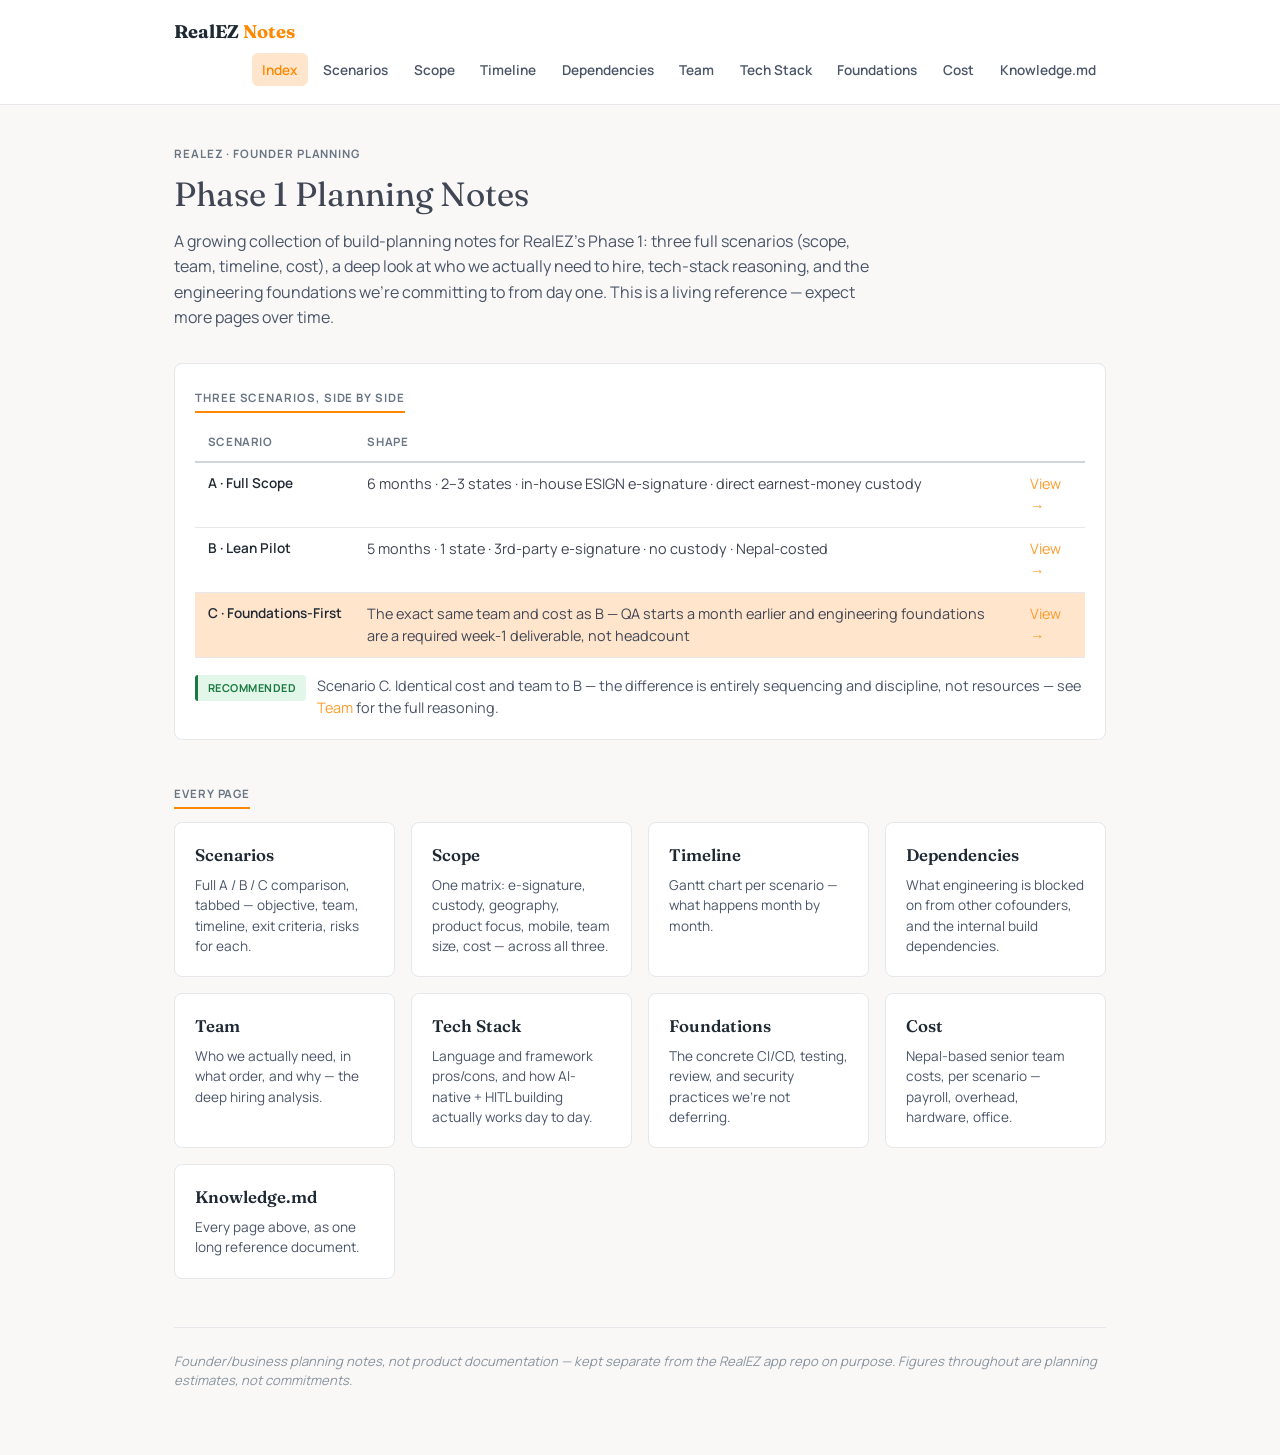
==== commit 3682f848: "Correct team, cost, and tech-stack assumptions per founder feedback - Cut DevOps/Platform Engineer a" ====
--- a/index.html
+++ b/index.html
@@ -58,8 +58,8 @@
           <td><a href="scenarios.html#scenario-b">View &rarr;</a></td>
         </tr>
         <tr class="is-recommended">
-          <th>C &middot; AI-Native, Foundations-First</th>
-          <td>Same lean scope as B, rebuilt around AI-assisted development with HITL review and mandatory engineering foundations from week 1</td>
+          <th>C &middot; Foundations-First</th>
+          <td>The exact same team and cost as B &mdash; QA starts a month earlier and engineering foundations are a required week-1 deliverable, not headcount</td>
           <td><a href="scenarios.html#scenario-c">View &rarr;</a></td>
         </tr>
       </tbody>
@@ -67,8 +67,8 @@
     <div class="notes-recommend" style="margin-top: 1.1rem; margin-bottom: 0;">
       <span class="notes-recommend-tag">Recommended</span>
       <p style="margin: 0; font-size: 0.9rem; color: var(--text-secondary);">
-        Scenario C. Same cost and timeline ballpark as B, but the team and process are shaped for how
-        we're actually building this &mdash; see <a href="team.html">Team</a> for the full reasoning.
+        Scenario C. Identical cost and team to B &mdash; the difference is entirely sequencing and
+        discipline, not resources &mdash; see <a href="team.html">Team</a> for the full reasoning.
       </p>
     </div>
   </div>
@@ -89,7 +89,7 @@
     </a>
     <a class="notes-card hairline-card" href="dependencies.html">
       <div class="notes-card-title">Dependencies</div>
-      <div class="notes-card-desc">What engineering is blocked on from GTM/Compliance, and the internal build dependencies.</div>
+      <div class="notes-card-desc">What engineering is blocked on from other cofounders, and the internal build dependencies.</div>
     </a>
     <a class="notes-card hairline-card" href="team.html">
       <div class="notes-card-title">Team</div>
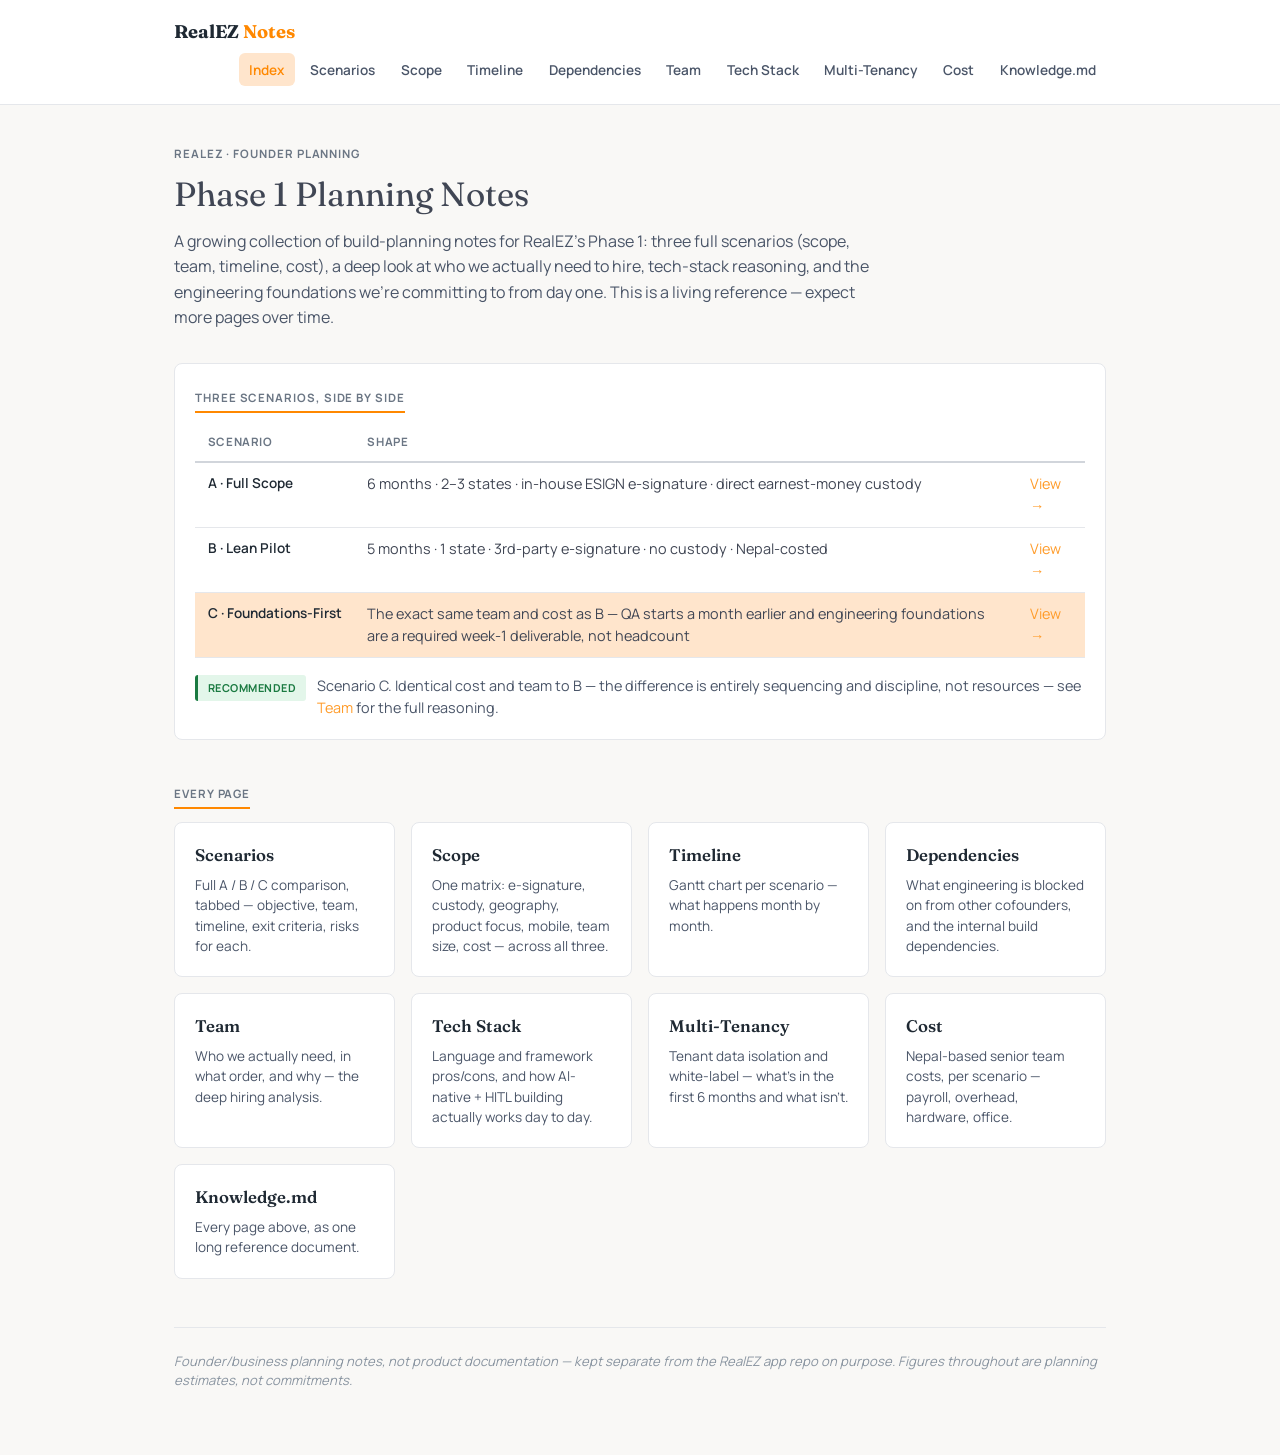
==== commit f9f694d8: "Greenfield tech stack, drop Foundations page, restore DevOps/2nd mobile - Tech Stack rewritten with " ====
--- a/index.html
+++ b/index.html
@@ -22,7 +22,7 @@
       <a href="dependencies.html">Dependencies</a>
       <a href="team.html">Team</a>
       <a href="tech-stack.html">Tech Stack</a>
-      <a href="engineering-foundations.html">Foundations</a>
+      <a href="multi-tenancy.html">Multi-Tenancy</a>
       <a href="cost.html">Cost</a>
       <a href="knowledge.md">Knowledge.md</a>
     </nav>
@@ -99,9 +99,9 @@
       <div class="notes-card-title">Tech Stack</div>
       <div class="notes-card-desc">Language and framework pros/cons, and how AI-native + HITL building actually works day to day.</div>
     </a>
-    <a class="notes-card hairline-card" href="engineering-foundations.html">
-      <div class="notes-card-title">Foundations</div>
-      <div class="notes-card-desc">The concrete CI/CD, testing, review, and security practices we're not deferring.</div>
+    <a class="notes-card hairline-card" href="multi-tenancy.html">
+      <div class="notes-card-title">Multi-Tenancy</div>
+      <div class="notes-card-desc">Tenant data isolation and white-label &mdash; what's in the first 6 months and what isn't.</div>
     </a>
     <a class="notes-card hairline-card" href="cost.html">
       <div class="notes-card-title">Cost</div>
--- a/assets/css/notes.css
+++ b/assets/css/notes.css
@@ -235,6 +235,33 @@
 .proscons-table li { margin-bottom: 0.3rem; }
 .proscons-table li:last-child { margin-bottom: 0; }
 
+/* ---------------------------------------------------------------- In/out scope split */
+
+.scope-split { display: grid; grid-template-columns: 1fr 1fr; gap: 1.5rem; margin-top: 1.5rem; }
+@media (max-width: 700px) { .scope-split { grid-template-columns: 1fr; } }
+.scope-col {
+  border-radius: 10px;
+  padding: 1.3rem 1.4rem;
+  border: 1px solid;
+}
+.scope-col.in { background: var(--badge-success-bg); border-color: var(--badge-success-text); }
+.scope-col.out { background: var(--surface-alt); border-color: var(--border-strong); }
+.scope-col-title {
+  font-family: "Manrope", sans-serif;
+  font-size: 0.8rem;
+  font-weight: 800;
+  text-transform: uppercase;
+  letter-spacing: 0.05em;
+  margin-bottom: 0.9rem;
+}
+.scope-col.in .scope-col-title { color: var(--badge-success-text); }
+.scope-col.out .scope-col-title { color: var(--text-muted); }
+.scope-col ul { list-style: none; margin: 0; padding: 0; display: flex; flex-direction: column; gap: 0.6rem; }
+.scope-col li { display: flex; align-items: flex-start; gap: 0.6rem; font-size: 0.9rem; line-height: 1.5; }
+.scope-col.in li::before { content: "\2713"; color: var(--badge-success-text); font-weight: 700; flex-shrink: 0; }
+.scope-col.out li::before { content: "\2013"; color: var(--text-faint); font-weight: 700; flex-shrink: 0; }
+.scope-col.out li { color: var(--text-secondary); }
+
 /* ---------------------------------------------------------------- Checklist */
 
 .notes-checklist { list-style: none; margin: 0; padding: 0; display: flex; flex-direction: column; gap: 0.55rem; }
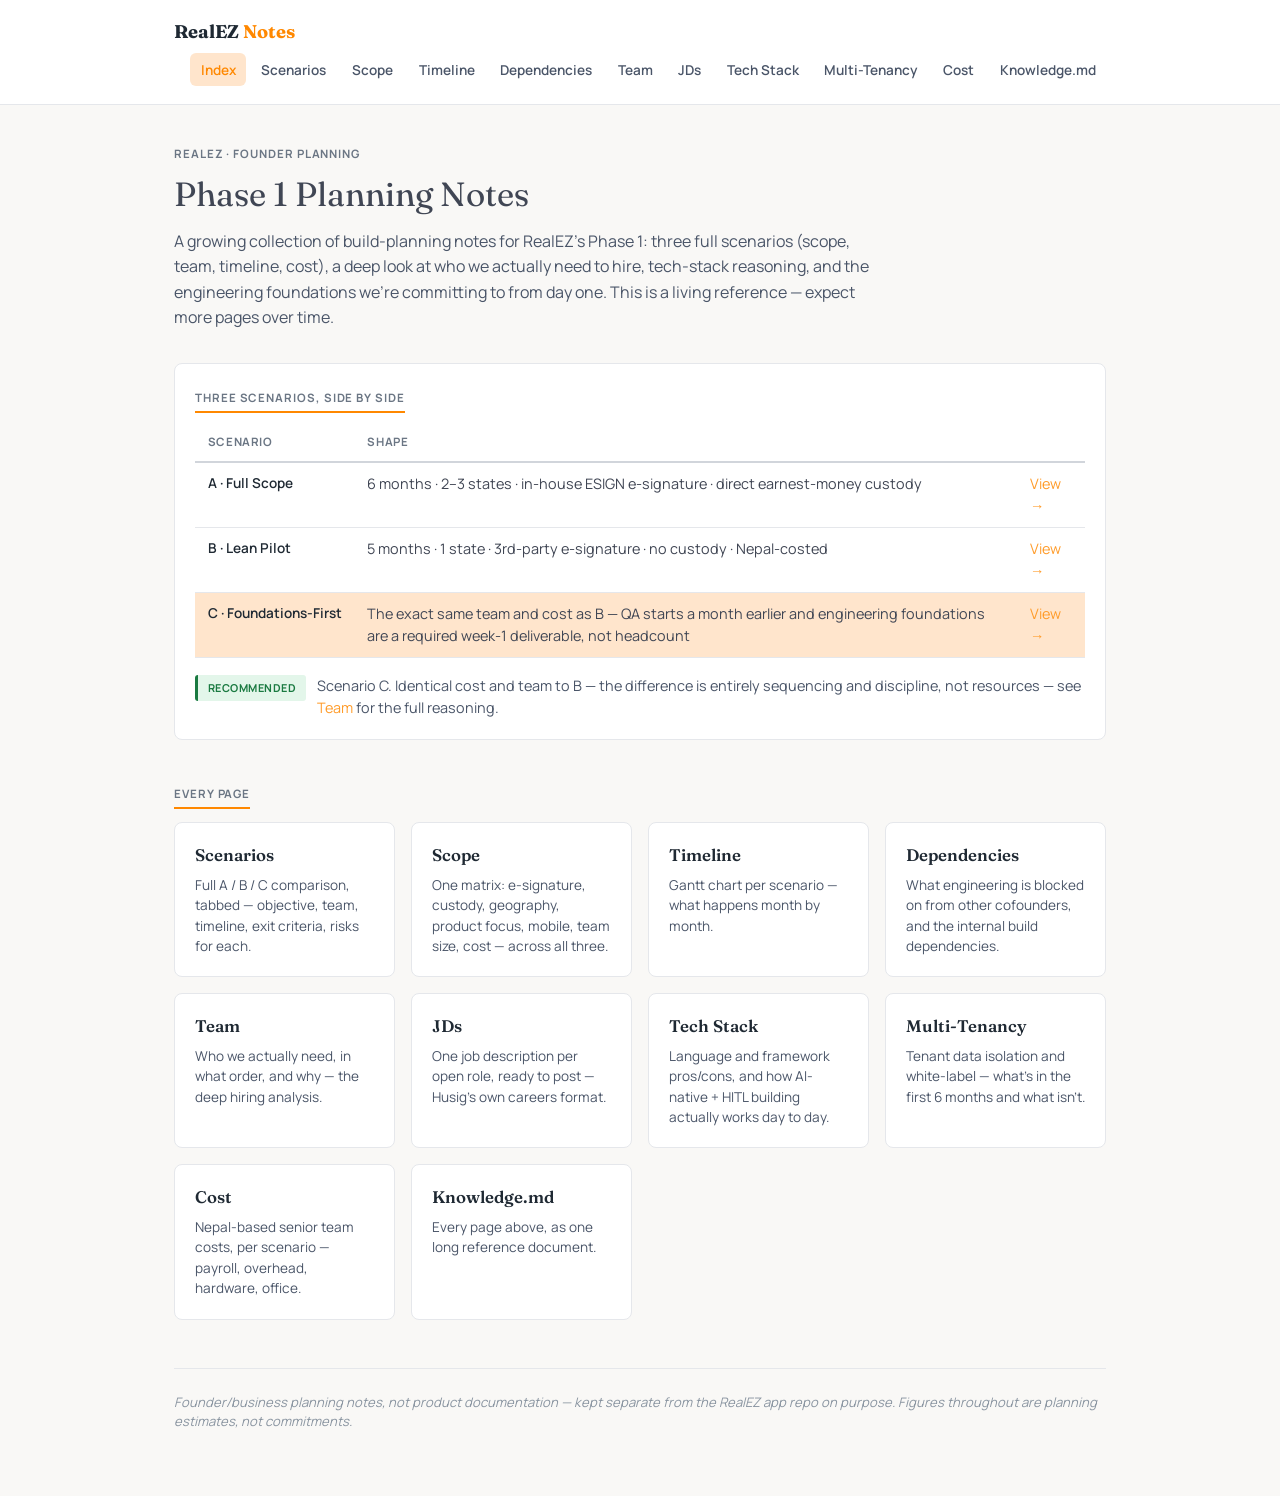
==== commit 843e58ed: "Add job descriptions for all 5 open roles New jd.html page with a full JD for each open role in the " ====
--- a/index.html
+++ b/index.html
@@ -21,6 +21,7 @@
       <a href="timeline.html">Timeline</a>
       <a href="dependencies.html">Dependencies</a>
       <a href="team.html">Team</a>
+      <a href="jd.html">JDs</a>
       <a href="tech-stack.html">Tech Stack</a>
       <a href="multi-tenancy.html">Multi-Tenancy</a>
       <a href="cost.html">Cost</a>
@@ -95,6 +96,10 @@
       <div class="notes-card-title">Team</div>
       <div class="notes-card-desc">Who we actually need, in what order, and why &mdash; the deep hiring analysis.</div>
     </a>
+    <a class="notes-card hairline-card" href="jd.html">
+      <div class="notes-card-title">JDs</div>
+      <div class="notes-card-desc">One job description per open role, ready to post &mdash; Husig's own careers format.</div>
+    </a>
     <a class="notes-card hairline-card" href="tech-stack.html">
       <div class="notes-card-title">Tech Stack</div>
       <div class="notes-card-desc">Language and framework pros/cons, and how AI-native + HITL building actually works day to day.</div>
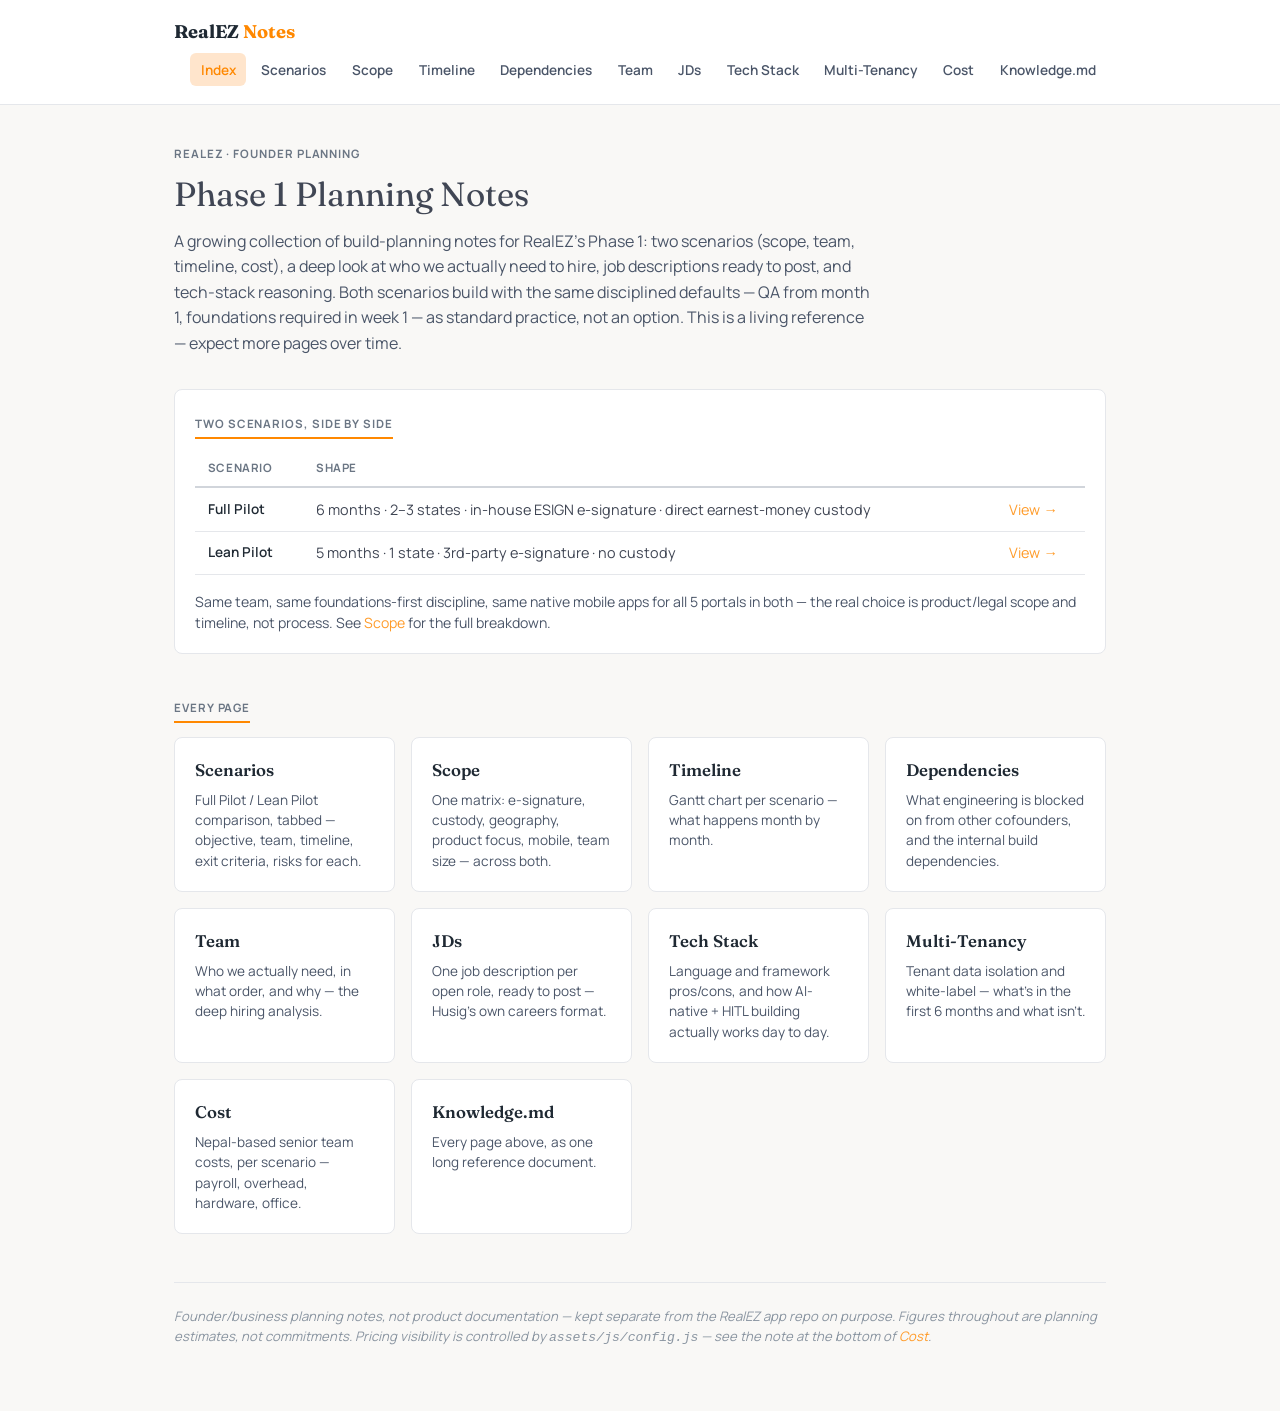
==== commit 27e34da1: "Collapse to 2 scenarios, add pricing-hide config, native mobile for all portals - Renamed "Full Scop" ====
--- a/index.html
+++ b/index.html
@@ -8,6 +8,8 @@
 <link rel="stylesheet" href="assets/css/theme.css">
 <link rel="stylesheet" href="assets/css/custom.css">
 <link rel="stylesheet" href="assets/css/notes.css">
+<script src="assets/js/config.js"></script>
+<script src="assets/js/pricing.js"></script>
 </head>
 <body>
 
@@ -24,7 +26,7 @@
       <a href="jd.html">JDs</a>
       <a href="tech-stack.html">Tech Stack</a>
       <a href="multi-tenancy.html">Multi-Tenancy</a>
-      <a href="cost.html">Cost</a>
+      <a href="cost.html" data-pricing>Cost</a>
       <a href="knowledge.md">Knowledge.md</a>
     </nav>
   </div>
@@ -35,54 +37,44 @@
   <p class="notes-eyebrow">RealEZ &middot; Founder Planning</p>
   <h1 style="font-family: var(--font-serif); font-size: 2.1rem; margin-bottom: 0.6rem;">Phase 1 Planning Notes</h1>
   <p class="notes-lede">
-    A growing collection of build-planning notes for RealEZ's Phase 1: three full scenarios (scope,
-    team, timeline, cost), a deep look at who we actually need to hire, tech-stack reasoning, and the
-    engineering foundations we're committing to from day one. This is a living reference &mdash;
-    expect more pages over time.
+    A growing collection of build-planning notes for RealEZ's Phase 1: two scenarios (scope, team,
+    timeline, cost), a deep look at who we actually need to hire, job descriptions ready to post,
+    and tech-stack reasoning. Both scenarios build with the same disciplined defaults &mdash; QA
+    from month 1, foundations required in week 1 &mdash; as standard practice, not an option. This
+    is a living reference &mdash; expect more pages over time.
   </p>
 
   <div class="hairline-card" style="margin-bottom: 2.5rem;">
-    <p class="section-title" style="margin-bottom: 0.6rem;">Three scenarios, side by side</p>
+    <p class="section-title" style="margin-bottom: 0.6rem;">Two scenarios, side by side</p>
     <table class="matrix-table" style="min-width: 0;">
       <thead>
         <tr><th>Scenario</th><th>Shape</th><th></th></tr>
       </thead>
       <tbody>
         <tr>
-          <th>A &middot; Full Scope</th>
+          <th>Full Pilot</th>
           <td>6 months &middot; 2&ndash;3 states &middot; in-house ESIGN e-signature &middot; direct earnest-money custody</td>
-          <td><a href="scenarios.html#scenario-a">View &rarr;</a></td>
+          <td><a href="scenarios.html#scenario-full">View &rarr;</a></td>
         </tr>
         <tr>
-          <th>B &middot; Lean Pilot</th>
-          <td>5 months &middot; 1 state &middot; 3rd-party e-signature &middot; no custody &middot; Nepal-costed</td>
-          <td><a href="scenarios.html#scenario-b">View &rarr;</a></td>
-        </tr>
-        <tr class="is-recommended">
-          <th>C &middot; Foundations-First</th>
-          <td>The exact same team and cost as B &mdash; QA starts a month earlier and engineering foundations are a required week-1 deliverable, not headcount</td>
-          <td><a href="scenarios.html#scenario-c">View &rarr;</a></td>
+          <th>Lean Pilot</th>
+          <td>5 months &middot; 1 state &middot; 3rd-party e-signature &middot; no custody</td>
+          <td><a href="scenarios.html#scenario-lean">View &rarr;</a></td>
         </tr>
       </tbody>
     </table>
-    <div class="notes-recommend" style="margin-top: 1.1rem; margin-bottom: 0;">
-      <span class="notes-recommend-tag">Recommended</span>
-      <p style="margin: 0; font-size: 0.9rem; color: var(--text-secondary);">
-        Scenario C. Identical cost and team to B &mdash; the difference is entirely sequencing and
-        discipline, not resources &mdash; see <a href="team.html">Team</a> for the full reasoning.
-      </p>
-    </div>
+    <p style="margin-top: 1rem; font-size: 0.88rem; color: var(--text-secondary);">Same team, same foundations-first discipline, same native mobile apps for all 5 portals in both &mdash; the real choice is product/legal scope and timeline, not process. See <a href="scope.html">Scope</a> for the full breakdown.</p>
   </div>
 
   <p class="section-title">Every page</p>
   <div class="notes-card-grid">
     <a class="notes-card hairline-card" href="scenarios.html">
       <div class="notes-card-title">Scenarios</div>
-      <div class="notes-card-desc">Full A / B / C comparison, tabbed &mdash; objective, team, timeline, exit criteria, risks for each.</div>
+      <div class="notes-card-desc">Full Pilot / Lean Pilot comparison, tabbed &mdash; objective, team, timeline, exit criteria, risks for each.</div>
     </a>
     <a class="notes-card hairline-card" href="scope.html">
       <div class="notes-card-title">Scope</div>
-      <div class="notes-card-desc">One matrix: e-signature, custody, geography, product focus, mobile, team size, cost &mdash; across all three.</div>
+      <div class="notes-card-desc">One matrix: e-signature, custody, geography, product focus, mobile, team size &mdash; across both.</div>
     </a>
     <a class="notes-card hairline-card" href="timeline.html">
       <div class="notes-card-title">Timeline</div>
@@ -108,7 +100,7 @@
       <div class="notes-card-title">Multi-Tenancy</div>
       <div class="notes-card-desc">Tenant data isolation and white-label &mdash; what's in the first 6 months and what isn't.</div>
     </a>
-    <a class="notes-card hairline-card" href="cost.html">
+    <a class="notes-card hairline-card" href="cost.html" data-pricing>
       <div class="notes-card-title">Cost</div>
       <div class="notes-card-desc">Nepal-based senior team costs, per scenario &mdash; payroll, overhead, hardware, office.</div>
     </a>
@@ -118,7 +110,7 @@
     </a>
   </div>
 
-  <p class="notes-footer">Founder/business planning notes, not product documentation &mdash; kept separate from the RealEZ app repo on purpose. Figures throughout are planning estimates, not commitments.</p>
+  <p class="notes-footer">Founder/business planning notes, not product documentation &mdash; kept separate from the RealEZ app repo on purpose. Figures throughout are planning estimates, not commitments. Pricing visibility is controlled by <span class="mono">assets/js/config.js</span> &mdash; see the note at the bottom of <a href="cost.html">Cost</a>.</p>
 
 </div>
 
--- a/assets/css/notes.css
+++ b/assets/css/notes.css
@@ -235,6 +235,23 @@
 .proscons-table li { margin-bottom: 0.3rem; }
 .proscons-table li:last-child { margin-bottom: 0; }
 
+/* ---------------------------------------------------------------- Pricing visibility */
+/* Controlled by assets/js/config.js (SITE_CONFIG.showPricing) + assets/js/pricing.js,
+   which stamp .pricing-hidden on <html> before paint when costs should stay hidden. */
+
+html.pricing-hidden [data-pricing] { display: none !important; }
+.pricing-placeholder, .pricing-placeholder-block { display: none; }
+html.pricing-hidden .pricing-placeholder { display: inline; }
+html.pricing-hidden .pricing-placeholder-block { display: block; }
+.pricing-placeholder-block {
+  padding: 1.4rem 1.6rem;
+  border: 1px dashed var(--border-strong);
+  border-radius: 10px;
+  color: var(--text-secondary);
+  font-size: 0.92rem;
+  background: var(--surface-alt);
+}
+
 /* ---------------------------------------------------------------- In/out scope split */
 
 .scope-split { display: grid; grid-template-columns: 1fr 1fr; gap: 1.5rem; margin-top: 1.5rem; }
